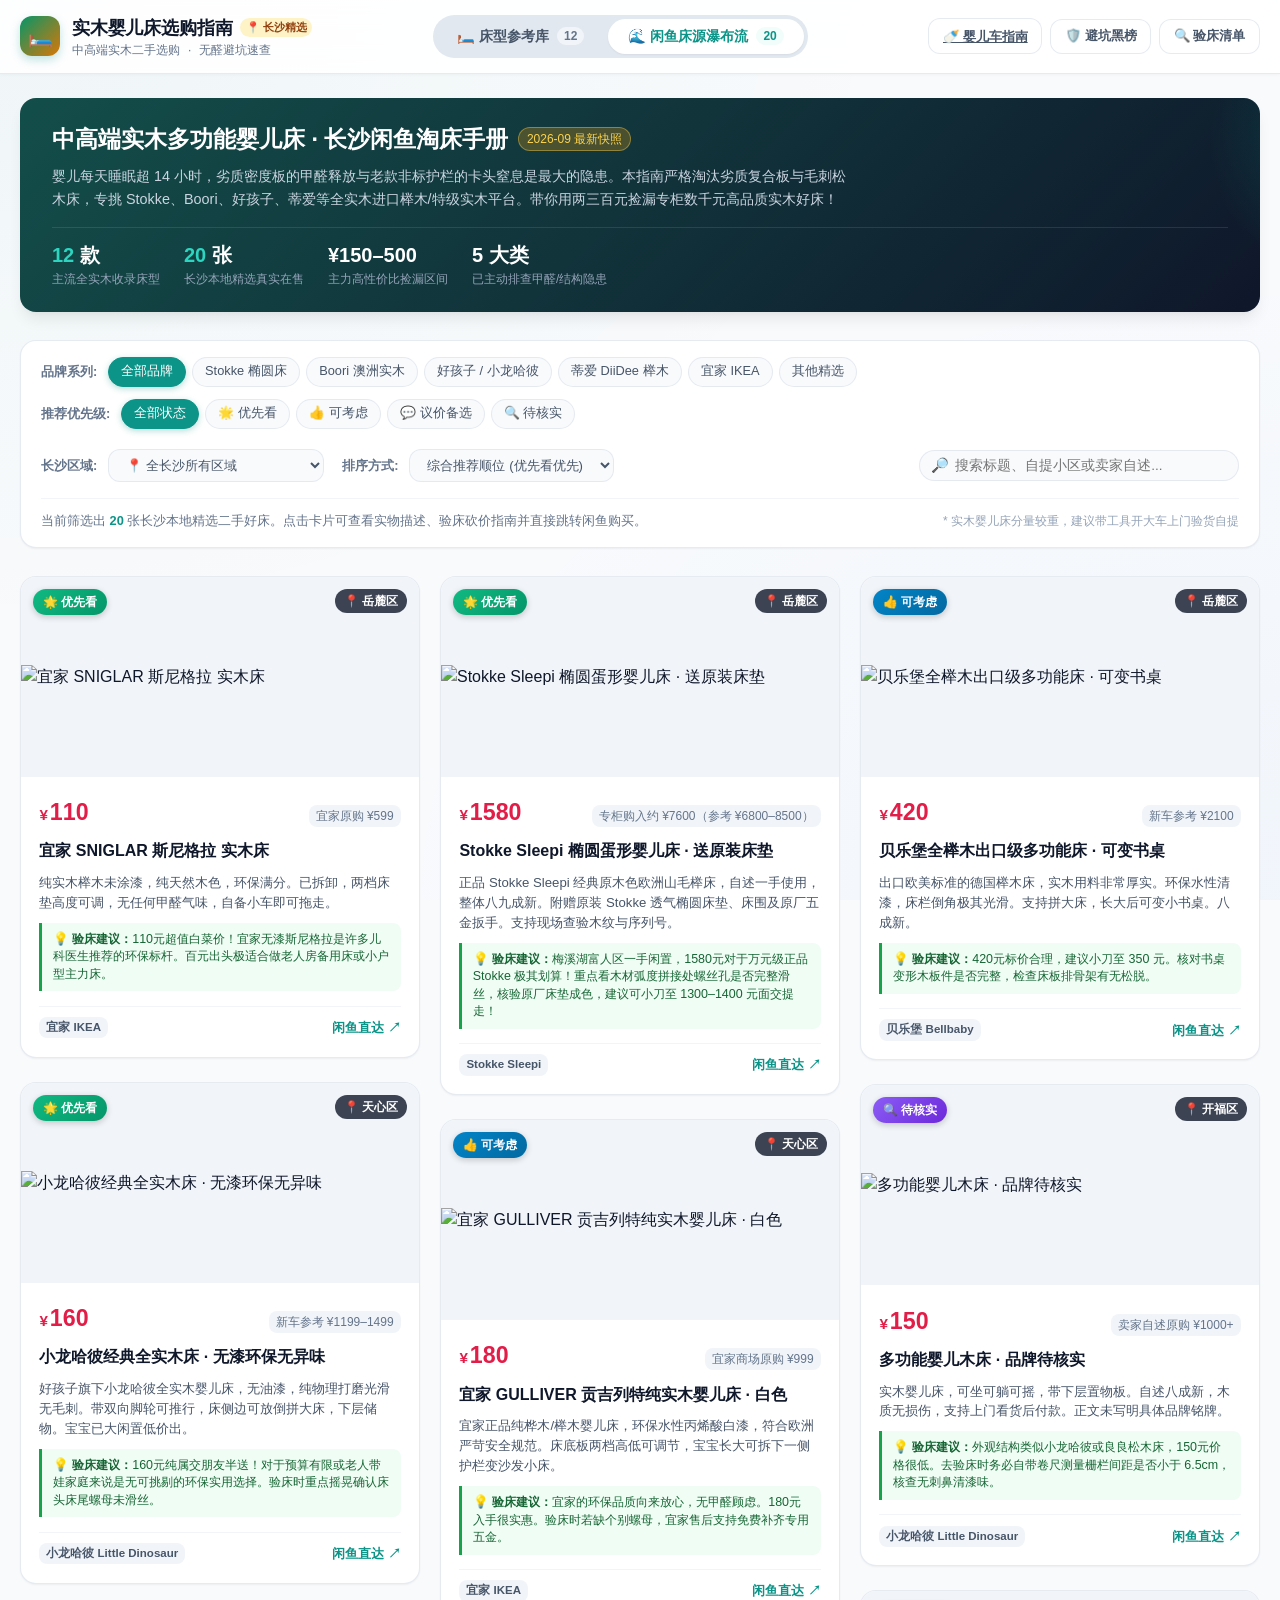
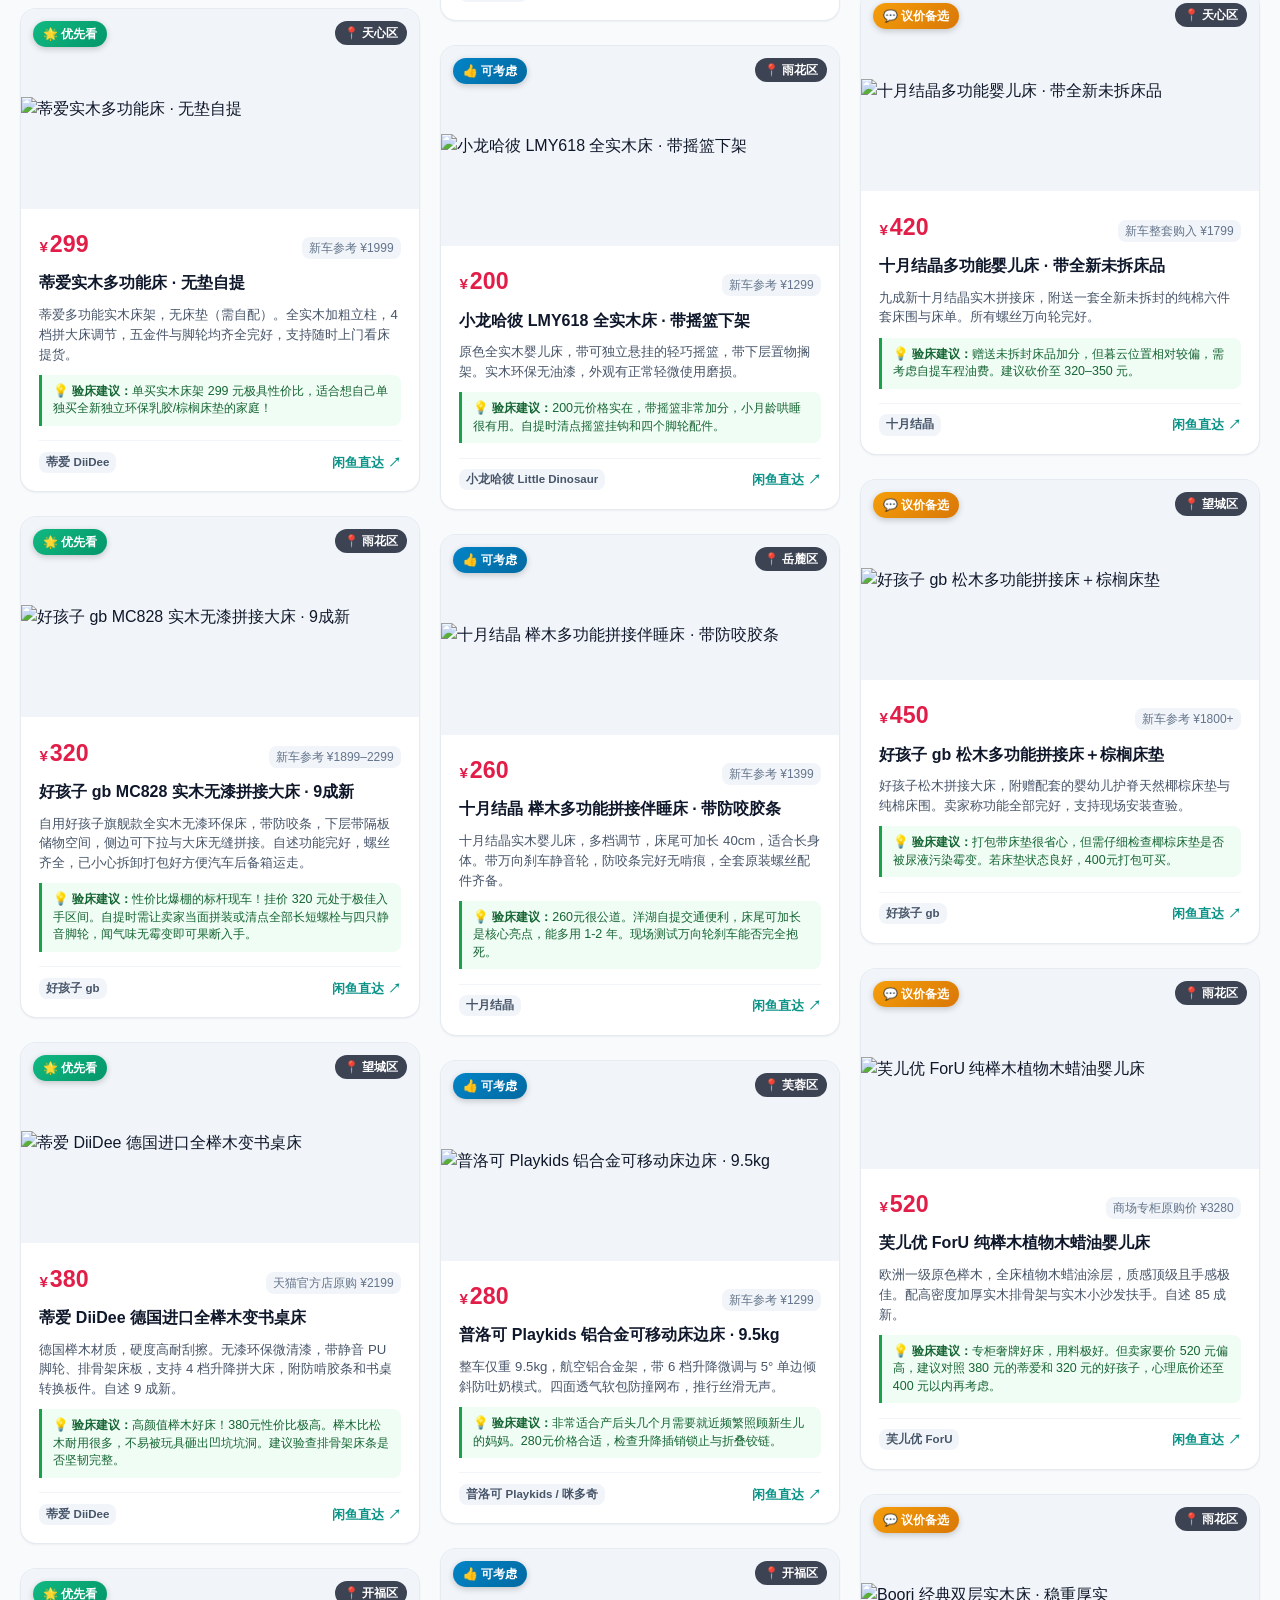
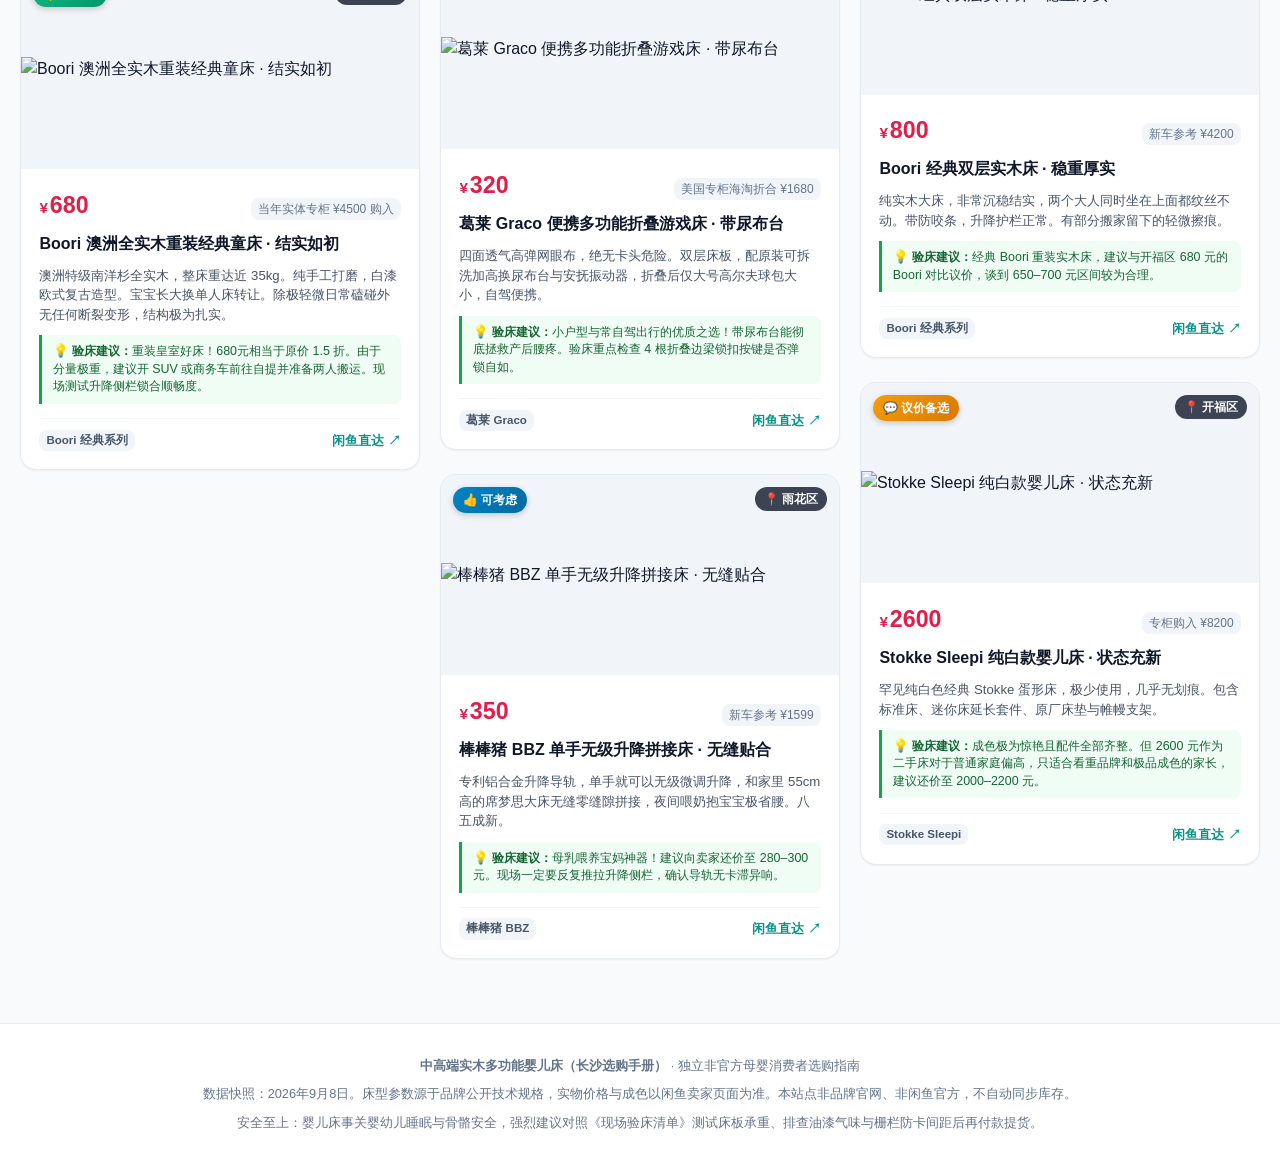
==== crib/index.html @ 9941e487 "feat: refactor into stroller and crib modules with baby crib guide" ====
<!DOCTYPE html>
<html lang="zh-CN">
<head>
  <meta charset="UTF-8" />
  <meta name="viewport" content="width=device-width, initial-scale=1.0" />
  <title>中高端实木多功能婴儿床选购指南 · 长沙闲鱼精选床源</title>
  <meta name="description" content="中高端实木多功能婴儿床二手选购全景指南。收录Stokke Sleepi、Boori、好孩子gb、蒂爱、棒棒猪及宜家等核心全实木床型全参数，汇聚长沙本地20张闲鱼精选实拍在售床源，附甲醛避坑黑榜与现场验床清单。" />
  <meta name="keywords" content="二手婴儿床,长沙闲鱼婴儿床,实木婴儿床,Stokke婴儿床,Boori,好孩子婴儿床,蒂爱婴儿床,拼接大床,婴儿床选购指南" />
  <link rel="stylesheet" href="style.css" />
</head>
<body>

  <!-- 顶部导航栏 -->
  <header class="site-header">
    <div class="header-inner">
      <div class="brand-group">
        <div class="brand-icon" style="background: linear-gradient(135deg, #059669, #d97706);">🛏️</div>
        <div class="brand-text">
          <h1>实木婴儿床选购指南 <span class="badge-location">📍 长沙精选</span></h1>
          <div class="brand-subtitle">
            <span>中高端实木二手选购</span> · <span>无醛避坑速查</span>
          </div>
        </div>
      </div>

      <!-- 双 Tab 切换控制器 -->
      <nav class="tabs-nav" aria-label="页面模块切换">
        <button class="tab-btn" data-tab="models" id="tab-models-nav">
          <span>🛏️ 床型参考库</span>
          <span class="tab-count" id="tab-count-models">12</span>
        </button>
        <button class="tab-btn active" data-tab="waterfall" id="tab-waterfall-nav">
          <span>🌊 闲鱼床源瀑布流</span>
          <span class="tab-count" id="tab-count-items">20</span>
        </button>
      </nav>

      <!-- 辅助功能入口与 cross-navigation -->
      <div class="header-actions">
        <a class="btn-secondary" href="../stroller/" title="前往好孩子推车选购指南">
          <span>🍼 婴儿车指南</span>
        </a>
        <button class="btn-secondary" id="btn-show-excluded" title="查看已主动排查排除的踩坑危险床源">
          <span>🛡️ 避坑黑榜</span>
        </button>
        <button class="btn-secondary" id="btn-show-checklist" title="查看实木婴儿床实地面交验床口诀">
          <span>🔍 验床清单</span>
        </button>
      </div>
    </div>
  </header>

  <!-- 主体内容区 -->
  <main class="main-container">

    <!-- 顶部概览数据横幅 -->
    <section class="hero-banner" style="background: linear-gradient(135deg, #134e4a 0%, #0f172a 100%);">
      <div class="hero-content">
        <h2>
          <span>中高端实木多功能婴儿床 · 长沙闲鱼淘床手册</span>
          <span class="hero-tag" style="background: rgba(245, 158, 11, 0.25); color: #fcd34d; border-color: rgba(252, 211, 77, 0.4);">2026-09 最新快照</span>
        </h2>
        <p class="hero-desc">
          婴儿每天睡眠超 14 小时，劣质密度板的甲醛释放与老款非标护栏的卡头窒息是最大的隐患。本指南严格淘汰劣质复合板与毛刺松木床，专挑 Stokke、Boori、好孩子、蒂爱等全实木进口榉木/特级实木平台。带你用两三百元捡漏专柜数千元高品质实木好床！
        </p>
        <div class="hero-stats">
          <div class="stat-item">
            <div class="stat-val"><span id="stat-models-count">12</span> 款</div>
            <div class="stat-lbl">主流全实木收录床型</div>
          </div>
          <div class="stat-item">
            <div class="stat-val"><span id="stat-items-count">20</span> 张</div>
            <div class="stat-lbl">长沙本地精选真实在售</div>
          </div>
          <div class="stat-item">
            <div class="stat-val">¥150–500</div>
            <div class="stat-lbl">主力高性价比捡漏区间</div>
          </div>
          <div class="stat-item">
            <div class="stat-val">5 大类</div>
            <div class="stat-lbl">已主动排查甲醛/结构隐患</div>
          </div>
        </div>
      </div>
    </section>

    <!-- ====================================================================
         Tab 1: 床型参考库
         ==================================================================== -->
    <section id="tab-pane-models" class="tab-pane">
      <!-- 控制栏 -->
      <div class="controls-bar">
        <div class="filters-row">
          <div class="filter-group" id="models-filter-chips">
            <span class="filter-label">推荐档位:</span>
            <button class="filter-chip active" data-tier="all">全部床型</button>
            <button class="filter-chip" data-tier="tier1">🥇 第一档 · 强烈推荐蹲</button>
            <button class="filter-chip" data-tier="tier2">🥈 第二档 · 合适值得买</button>
            <button class="filter-chip" data-tier="tier3">🥉 第三档 · 极低价才入</button>
            <button class="filter-chip" data-tier="beech">进口坚韧榉木</button>
            <button class="filter-chip" data-tier="join">无缝拼大床</button>
            <button class="filter-chip" data-tier="desk">可变学生书桌</button>
          </div>

          <div class="search-sort-group">
            <div class="search-box">
              <span class="search-icon">🔎</span>
              <input type="text" id="model-search-input" placeholder="搜索床型、木材、品牌（如 Stokke、榉木、好孩子）..." />
            </div>
          </div>
        </div>

        <div class="results-summary">
          <span>共收录 <strong id="models-count-display">12</strong> 款主流全实木中高端婴儿床，点击任意卡片查看详细参数、设计哲学与闲鱼合理估价。</span>
        </div>
      </div>

      <!-- 床型卡片网格 -->
      <div class="models-grid" id="models-grid-container">
        <!-- 由 app.js 动态渲染 -->
      </div>
    </section>

    <!-- ====================================================================
         Tab 2: 闲鱼床源瀑布流
         ==================================================================== -->
    <section id="tab-pane-waterfall" class="tab-pane active">
      <!-- 控制栏 -->
      <div class="controls-bar">
        <div class="filters-row">
          <div class="filter-group" id="waterfall-model-chips">
            <span class="filter-label">品牌系列:</span>
            <button class="filter-chip active" data-model="all">全部品牌</button>
            <button class="filter-chip" data-model="stokke">Stokke 椭圆床</button>
            <button class="filter-chip" data-model="boori">Boori 澳洲实木</button>
            <button class="filter-chip" data-model="gb">好孩子 / 小龙哈彼</button>
            <button class="filter-chip" data-model="diidee">蒂爱 DiiDee 榉木</button>
            <button class="filter-chip" data-model="ikea">宜家 IKEA</button>
            <button class="filter-chip" data-model="others">其他精选</button>
          </div>

          <div class="filter-group" id="waterfall-status-chips">
            <span class="filter-label">推荐优先级:</span>
            <button class="filter-chip active" data-status="all">全部状态</button>
            <button class="filter-chip" data-status="优先看">🌟 优先看</button>
            <button class="filter-chip" data-status="可考虑">👍 可考虑</button>
            <button class="filter-chip" data-status="议价备选">💬 议价备选</button>
            <button class="filter-chip" data-status="待核实">🔍 待核实</button>
          </div>
        </div>

        <div class="filters-row" style="margin-top: 0.25rem;">
          <div class="filter-group">
            <span class="filter-label">长沙区域:</span>
            <select class="sort-select" id="district-select">
              <option value="all">📍 全长沙所有区域</option>
              <option value="雨花区">雨花区 (喜盈门 / 高铁新城)</option>
              <option value="岳麓区">岳麓区 (梅溪湖 / 洋湖 / 麓谷)</option>
              <option value="天心区">天心区 (九峰 / 友谊路 / 暮云)</option>
              <option value="开福区">开福区 (北辰三角洲 / 四方坪)</option>
              <option value="望城区">望城区 (月亮岛 / 金星北)</option>
              <option value="芙蓉区">芙蓉区 (五一广场 / 浏正街)</option>
            </select>

            <span class="filter-label" style="margin-left: 0.75rem;">排序方式:</span>
            <select class="sort-select" id="sort-select">
              <option value="default">综合推荐顺位 (优先看优先)</option>
              <option value="price-asc">挂牌价格：由低到高 (捡漏)</option>
              <option value="price-desc">挂牌价格：由高到低</option>
            </select>
          </div>

          <div class="search-box" style="max-width: 320px;">
            <span class="search-icon">🔎</span>
            <input type="text" id="item-search-input" placeholder="搜索标题、自提小区或卖家自述..." />
          </div>
        </div>

        <div class="results-summary">
          <span>当前筛选出 <strong id="waterfall-count-display">20</strong> 张长沙本地精选二手好床。点击卡片可查看实物描述、验床砍价指南并直接跳转闲鱼购买。</span>
          <span style="font-size: 0.75rem; color: #94a3b8;">* 实木婴儿床分量较重，建议带工具开大车上门验货自提</span>
        </div>
      </div>

      <!-- 瀑布流容器 (小屏自动 2 列，信息密度倍增) -->
      <div class="waterfall-container" id="waterfall-container">
        <!-- 由 app.js 动态渲染 -->
      </div>
    </section>

  </main>

  <!-- 全局模态弹窗容器 -->
  <div class="modal-overlay" id="generic-modal-overlay">
    <div id="modal-container">
      <!-- 动态注入弹窗内容 -->
    </div>
  </div>

  <!-- 页脚说明 -->
  <footer class="site-footer">
    <div class="footer-inner">
      <p>
        <strong>中高端实木多功能婴儿床（长沙选购手册）</strong> · 独立非官方母婴消费者选购指南
      </p>
      <p>
        数据快照：2026年9月8日。床型参数源于品牌公开技术规格，实物价格与成色以闲鱼卖家页面为准。本站点非品牌官网、非闲鱼官方，不自动同步库存。
      </p>
      <p>
        安全至上：婴儿床事关婴幼儿睡眠与骨骼安全，强烈建议对照《现场验床清单》测试床板承重、排查油漆气味与栅栏防卡间距后再付款提货。
      </p>
    </div>
  </footer>

  <!-- 数据与脚本引入 -->
  <script src="data.js"></script>
  <script src="app.js"></script>
</body>
</html>
---- crib/style.css ----
/* ==========================================================================
   好孩子/gb 中高端二手婴儿车（长沙闲鱼选购指南）- 现代化样式表
   Design System: Apple & Linear inspired, Frosted Glass, Responsive Masonry
   ========================================================================== */

:root {
  --primary: #0d9488;
  --primary-hover: #0f766e;
  --primary-light: #f0fdfa;
  --primary-border: #99f6e4;
  
  --accent: #3b82f6;
  --accent-hover: #2563eb;
  
  --bg: #f8fafc;
  --card-bg: #ffffff;
  --card-hover-bg: #ffffff;
  --card-border: rgba(226, 232, 240, 0.85);
  
  --text-main: #0f172a;
  --text-muted: #475569;
  --text-sub: #64748b;
  --text-light: #94a3b8;
  
  --shadow-sm: 0 1px 2px 0 rgba(0, 0, 0, 0.05);
  --shadow-md: 0 4px 6px -1px rgba(0, 0, 0, 0.07), 0 2px 4px -2px rgba(0, 0, 0, 0.05);
  --shadow-lg: 0 10px 15px -3px rgba(0, 0, 0, 0.08), 0 4px 6px -4px rgba(0, 0, 0, 0.04);
  --shadow-xl: 0 20px 25px -5px rgba(0, 0, 0, 0.1), 0 8px 10px -6px rgba(0, 0, 0, 0.04);
  
  --radius-sm: 8px;
  --radius-md: 12px;
  --radius-lg: 16px;
  --radius-full: 9999px;
  
  --font-sans: -apple-system, BlinkMacSystemFont, "Segoe UI", Roboto, "PingFang SC", "Hiragino Sans GB", "Microsoft YaHei", sans-serif;
  --transition: all 0.25s cubic-bezier(0.4, 0, 0.2, 1);
}

/* Reset & Base */
*, *::before, *::after {
  box-sizing: border-box;
  margin: 0;
  padding: 0;
}

html {
  font-size: 16px;
  scroll-behavior: smooth;
  -webkit-text-size-adjust: 100%;
}

body {
  font-family: var(--font-sans);
  background-color: var(--bg);
  color: var(--text-main);
  line-height: 1.5;
  min-height: 100vh;
  display: flex;
  flex-direction: column;
  background-image: 
    radial-gradient(at 0% 0%, rgba(13, 148, 136, 0.04) 0px, transparent 50%),
    radial-gradient(at 100% 100%, rgba(59, 130, 246, 0.04) 0px, transparent 50%);
  background-attachment: fixed;
}

/* Header & Frosted Navigation */
.site-header {
  position: sticky;
  top: 0;
  z-index: 50;
  background: rgba(255, 255, 255, 0.88);
  backdrop-filter: blur(12px);
  -webkit-backdrop-filter: blur(12px);
  border-bottom: 1px solid var(--card-border);
  box-shadow: 0 1px 3px 0 rgba(0, 0, 0, 0.03);
}

.header-inner {
  max-width: 1280px;
  margin: 0 auto;
  padding: 0.85rem 1.25rem;
  display: flex;
  align-items: center;
  justify-content: space-between;
  gap: 1rem;
  flex-wrap: wrap;
}

.brand-group {
  display: flex;
  align-items: center;
  gap: 0.75rem;
}

.brand-icon {
  width: 40px;
  height: 40px;
  border-radius: var(--radius-md);
  background: linear-gradient(135deg, #0d9488, #2563eb);
  color: white;
  display: flex;
  align-items: center;
  justify-content: center;
  font-size: 1.25rem;
  box-shadow: 0 4px 10px rgba(13, 148, 136, 0.25);
}

.brand-text h1 {
  font-size: 1.15rem;
  font-weight: 700;
  letter-spacing: -0.01em;
  color: var(--text-main);
  display: flex;
  align-items: center;
  gap: 0.5rem;
}

.brand-subtitle {
  font-size: 0.75rem;
  color: var(--text-sub);
  display: flex;
  align-items: center;
  gap: 0.5rem;
}

.badge-location {
  display: inline-flex;
  align-items: center;
  gap: 0.2rem;
  background: #fef3c7;
  color: #92400e;
  padding: 1px 6px;
  border-radius: var(--radius-full);
  font-size: 0.7rem;
  font-weight: 600;
}

/* Nav Tabs */
.tabs-nav {
  display: inline-flex;
  background: #e2e8f0;
  padding: 4px;
  border-radius: var(--radius-full);
  gap: 4px;
}

.tab-btn {
  border: none;
  background: transparent;
  padding: 0.5rem 1.25rem;
  font-size: 0.9rem;
  font-weight: 600;
  color: var(--text-muted);
  border-radius: var(--radius-full);
  cursor: pointer;
  transition: var(--transition);
  display: inline-flex;
  align-items: center;
  gap: 0.5rem;
  white-space: nowrap;
}

.tab-btn:hover {
  color: var(--text-main);
}

.tab-btn.active {
  background: #ffffff;
  color: var(--primary);
  box-shadow: var(--shadow-sm);
}

.tab-count {
  background: #f1f5f9;
  color: var(--text-sub);
  font-size: 0.75rem;
  padding: 2px 7px;
  border-radius: var(--radius-full);
  font-weight: 700;
}

.tab-btn.active .tab-count {
  background: var(--primary-light);
  color: var(--primary);
}

/* Header Utilities */
.header-actions {
  display: flex;
  align-items: center;
  gap: 0.5rem;
}

.btn-secondary {
  border: 1px solid var(--card-border);
  background: #ffffff;
  color: var(--text-muted);
  padding: 0.45rem 0.85rem;
  font-size: 0.825rem;
  font-weight: 600;
  border-radius: var(--radius-md);
  cursor: pointer;
  transition: var(--transition);
  display: inline-flex;
  align-items: center;
  gap: 0.4rem;
}

.btn-secondary:hover {
  background: #f8fafc;
  border-color: #cbd5e1;
  color: var(--text-main);
}

/* Main Container */
.main-container {
  max-width: 1280px;
  margin: 0 auto;
  padding: 1.5rem 1.25rem 4rem;
  flex: 1;
  width: 100%;
}

/* Banner Stats */
.hero-banner {
  background: linear-gradient(135deg, #0f172a 0%, #1e293b 100%);
  color: white;
  border-radius: var(--radius-lg);
  padding: 1.5rem 2rem;
  margin-bottom: 1.75rem;
  box-shadow: var(--shadow-lg);
  position: relative;
  overflow: hidden;
}

.hero-banner::after {
  content: "";
  position: absolute;
  top: -50%;
  right: -20%;
  width: 300px;
  height: 300px;
  background: radial-gradient(circle, rgba(13, 148, 136, 0.3) 0%, transparent 70%);
  border-radius: 50%;
  pointer-events: none;
}

.hero-content {
  position: relative;
  z-index: 1;
}

.hero-content h2 {
  font-size: 1.45rem;
  font-weight: 800;
  margin-bottom: 0.5rem;
  display: flex;
  align-items: center;
  gap: 0.6rem;
  flex-wrap: wrap;
}

.hero-tag {
  font-size: 0.75rem;
  background: rgba(13, 148, 136, 0.3);
  color: #5eead4;
  border: 1px solid rgba(94, 234, 212, 0.4);
  padding: 2px 8px;
  border-radius: var(--radius-full);
  font-weight: 500;
}

.hero-desc {
  font-size: 0.9rem;
  color: #cbd5e1;
  max-width: 800px;
  line-height: 1.6;
  margin-bottom: 1rem;
}

.hero-stats {
  display: flex;
  gap: 1.5rem;
  flex-wrap: wrap;
  padding-top: 0.75rem;
  border-top: 1px solid rgba(255, 255, 255, 0.1);
}

.stat-item {
  display: flex;
  flex-direction: column;
}

.stat-val {
  font-size: 1.25rem;
  font-weight: 800;
  color: #ffffff;
}

.stat-val span {
  color: #2dd4bf;
}

.stat-lbl {
  font-size: 0.75rem;
  color: #94a3b8;
}

/* Control & Filter Bars */
.controls-bar {
  background: var(--card-bg);
  border: 1px solid var(--card-border);
  border-radius: var(--radius-lg);
  padding: 1rem 1.25rem;
  margin-bottom: 1.75rem;
  box-shadow: var(--shadow-sm);
  display: flex;
  flex-direction: column;
  gap: 1rem;
}

.filters-row {
  display: flex;
  flex-wrap: wrap;
  align-items: center;
  gap: 0.75rem;
  justify-content: space-between;
}

.filter-group {
  display: flex;
  align-items: center;
  gap: 0.4rem;
  flex-wrap: wrap;
}

.filter-label {
  font-size: 0.8rem;
  font-weight: 600;
  color: var(--text-sub);
  margin-right: 0.25rem;
}

.filter-chip {
  border: 1px solid var(--card-border);
  background: #f8fafc;
  color: var(--text-muted);
  font-size: 0.8rem;
  font-weight: 500;
  padding: 0.35rem 0.75rem;
  border-radius: var(--radius-full);
  cursor: pointer;
  transition: var(--transition);
  user-select: none;
}

.filter-chip:hover {
  background: #f1f5f9;
  color: var(--text-main);
  border-color: #cbd5e1;
}

.filter-chip.active {
  background: var(--primary);
  color: white;
  border-color: var(--primary);
  box-shadow: 0 2px 6px rgba(13, 148, 136, 0.3);
}

.search-sort-group {
  display: flex;
  align-items: center;
  gap: 0.75rem;
  flex-wrap: wrap;
}

.search-box {
  position: relative;
  min-width: 220px;
  flex: 1;
}

.search-box input {
  width: 100%;
  padding: 0.45rem 0.85rem 0.45rem 2.2rem;
  font-size: 0.85rem;
  border: 1px solid var(--card-border);
  border-radius: var(--radius-full);
  outline: none;
  background: #f8fafc;
  color: var(--text-main);
  transition: var(--transition);
}

.search-box input:focus {
  background: #ffffff;
  border-color: var(--primary);
  box-shadow: 0 0 0 3px rgba(13, 148, 136, 0.15);
}

.search-icon {
  position: absolute;
  left: 0.75rem;
  top: 50%;
  transform: translateY(-50%);
  color: var(--text-light);
  font-size: 0.9rem;
  pointer-events: none;
}

.sort-select {
  padding: 0.45rem 0.85rem;
  font-size: 0.825rem;
  border: 1px solid var(--card-border);
  border-radius: var(--radius-md);
  outline: none;
  background: #f8fafc;
  color: var(--text-muted);
  cursor: pointer;
  transition: var(--transition);
}

.sort-select:focus {
  border-color: var(--primary);
}

.results-summary {
  font-size: 0.8rem;
  color: var(--text-sub);
  display: flex;
  align-items: center;
  justify-content: space-between;
  border-top: 1px solid #f1f5f9;
  padding-top: 0.75rem;
}

.results-summary strong {
  color: var(--primary);
}

/* ==========================================================================
   Tab 1: 车型参考库 (Model Grid)
   ========================================================================== */
.tab-pane {
  display: none;
}

.tab-pane.active {
  display: block;
}

.models-grid {
  display: grid;
  grid-template-columns: repeat(auto-fill, minmax(360px, 1fr));
  gap: 1.5rem;
}

.model-card {
  background: var(--card-bg);
  border: 1px solid var(--card-border);
  border-radius: var(--radius-lg);
  overflow: hidden;
  box-shadow: var(--shadow-sm);
  transition: var(--transition);
  display: flex;
  flex-direction: column;
  position: relative;
  cursor: pointer;
}

.model-card:hover {
  transform: translateY(-4px);
  box-shadow: var(--shadow-xl);
  border-color: rgba(13, 148, 136, 0.4);
}

.model-card-header {
  position: relative;
  background: #f8fafc;
  height: 220px;
  overflow: hidden;
  display: flex;
  align-items: center;
  justify-content: center;
}

.model-card-img {
  width: 100%;
  height: 100%;
  object-fit: contain;
  padding: 1rem;
  transition: transform 0.4s ease;
}

.model-card:hover .model-card-img {
  transform: scale(1.05);
}

.model-tier-badge {
  position: absolute;
  top: 0.75rem;
  left: 0.75rem;
  padding: 4px 10px;
  border-radius: var(--radius-full);
  font-size: 0.75rem;
  font-weight: 700;
  color: white;
  box-shadow: 0 2px 5px rgba(0, 0, 0, 0.15);
  display: flex;
  align-items: center;
  gap: 0.3rem;
}

.tier-tier1 { background: linear-gradient(135deg, #10b981, #059669); }
.tier-tier2 { background: linear-gradient(135deg, #3b82f6, #1d4ed8); }
.tier-tier3 { background: linear-gradient(135deg, #f59e0b, #b45309); }

.model-rating-badge {
  position: absolute;
  top: 0.75rem;
  right: 0.75rem;
  background: rgba(15, 23, 42, 0.75);
  backdrop-filter: blur(4px);
  color: #fbbf24;
  padding: 3px 8px;
  border-radius: var(--radius-full);
  font-size: 0.75rem;
  font-weight: 700;
  display: flex;
  align-items: center;
  gap: 0.2rem;
}

.model-card-body {
  padding: 1.25rem;
  display: flex;
  flex-direction: column;
  flex: 1;
  gap: 0.75rem;
}

.model-card-title-group {
  display: flex;
  align-items: baseline;
  justify-content: space-between;
  gap: 0.5rem;
}

.model-name {
  font-size: 1.2rem;
  font-weight: 700;
  color: var(--text-main);
}

.model-code {
  font-size: 0.85rem;
  font-weight: 600;
  color: var(--primary);
  background: var(--primary-light);
  padding: 2px 8px;
  border-radius: var(--radius-sm);
}

.model-headline {
  font-size: 0.875rem;
  font-weight: 600;
  color: #334155;
  font-style: italic;
  border-left: 3px solid var(--primary);
  padding-left: 0.5rem;
  line-height: 1.4;
}

.model-price-box {
  background: #f8fafc;
  border-radius: var(--radius-md);
  padding: 0.75rem;
  display: grid;
  grid-template-columns: 1fr 1fr;
  gap: 0.5rem;
}

.price-col {
  display: flex;
  flex-direction: column;
}

.price-col-lbl {
  font-size: 0.7rem;
  color: var(--text-sub);
}

.price-col-val {
  font-size: 0.95rem;
  font-weight: 700;
  color: var(--text-main);
}

.price-col-val.target-price {
  color: #059669;
}

.model-specs-grid {
  display: grid;
  grid-template-columns: repeat(2, 1fr);
  gap: 0.5rem 0.75rem;
  font-size: 0.78rem;
  color: var(--text-muted);
}

.spec-item {
  display: flex;
  align-items: center;
  gap: 0.35rem;
  white-space: nowrap;
  overflow: hidden;
  text-overflow: ellipsis;
}

.spec-item .icon {
  color: var(--text-light);
  font-size: 0.85rem;
}

.model-card-tags {
  display: flex;
  flex-wrap: wrap;
  gap: 0.35rem;
}

.model-tag-pill {
  font-size: 0.7rem;
  background: #f1f5f9;
  color: #475569;
  padding: 2px 7px;
  border-radius: var(--radius-sm);
}

.model-card-footer {
  margin-top: auto;
  padding-top: 0.85rem;
  border-top: 1px solid #f1f5f9;
  display: flex;
  align-items: center;
  justify-content: space-between;
}

.btn-text-action {
  font-size: 0.85rem;
  font-weight: 600;
  color: var(--primary);
  display: inline-flex;
  align-items: center;
  gap: 0.3rem;
  transition: var(--transition);
}

.model-card:hover .btn-text-action {
  color: var(--primary-hover);
  transform: translateX(3px);
}

.model-source-count {
  font-size: 0.75rem;
  color: var(--text-sub);
}

/* ==========================================================================
   Tab 2: 闲鱼车源瀑布流 (Masonry Grid)
   ========================================================================== */
.waterfall-container {
  /* Multi-column CSS Masonry */
  column-count: 3;
  column-gap: 1.25rem;
  width: 100%;
}

@media (max-width: 1100px) {
  .waterfall-container { 
    column-count: 2; 
    column-gap: 1rem; 
  }
}

@media (max-width: 768px) {
  /* 小屏幕（如 iPhone 11 宽 414px）保持双列流式瀑布，大幅提高信息密度 */
  .waterfall-container { 
    column-count: 2; 
    column-gap: 0.5rem; 
  }
}

.waterfall-card {
  break-inside: avoid;
  background: var(--card-bg);
  border: 1px solid var(--card-border);
  border-radius: var(--radius-lg);
  overflow: hidden;
  box-shadow: var(--shadow-sm);
  margin-bottom: 1.5rem;
  transition: var(--transition);
  display: flex;
  flex-direction: column;
  position: relative;
  cursor: pointer;
}

.waterfall-card:hover {
  transform: translateY(-5px);
  box-shadow: var(--shadow-xl);
  border-color: rgba(13, 148, 136, 0.4);
}

.item-img-wrapper {
  position: relative;
  width: 100%;
  background: #f1f5f9;
  overflow: hidden;
  min-height: 200px;
  max-height: 380px;
  display: flex;
  align-items: center;
  justify-content: center;
}

.item-img {
  width: 100%;
  height: auto;
  display: block;
  object-fit: cover;
  transition: transform 0.4s ease;
}

.waterfall-card:hover .item-img {
  transform: scale(1.04);
}

/* Priority status badges */
.item-status-badge {
  position: absolute;
  top: 0.75rem;
  left: 0.75rem;
  padding: 4px 10px;
  border-radius: var(--radius-full);
  font-size: 0.75rem;
  font-weight: 700;
  color: white;
  box-shadow: 0 2px 6px rgba(0, 0, 0, 0.2);
  display: inline-flex;
  align-items: center;
  gap: 0.3rem;
  z-index: 2;
}

.status-优先看 {
  background: linear-gradient(135deg, #10b981, #059669);
}

.status-可考虑 {
  background: linear-gradient(135deg, #0284c7, #0369a1);
}

.status-议价备选 {
  background: linear-gradient(135deg, #f59e0b, #d97706);
}

.status-待核实 {
  background: linear-gradient(135deg, #8b5cf6, #6d28d9);
}

.status-不优先 {
  background: linear-gradient(135deg, #64748b, #475569);
}

.item-location-badge {
  position: absolute;
  top: 0.75rem;
  right: 0.75rem;
  background: rgba(15, 23, 42, 0.8);
  backdrop-filter: blur(4px);
  color: white;
  padding: 3px 9px;
  border-radius: var(--radius-full);
  font-size: 0.75rem;
  font-weight: 600;
  display: inline-flex;
  align-items: center;
  gap: 0.25rem;
  z-index: 2;
}

.item-body {
  padding: 1.15rem;
  display: flex;
  flex-direction: column;
  gap: 0.65rem;
}

.item-price-row {
  display: flex;
  align-items: baseline;
  justify-content: space-between;
  flex-wrap: wrap;
  gap: 0.5rem;
}

.item-price {
  font-size: 1.45rem;
  font-weight: 800;
  color: #e11d48;
  display: flex;
  align-items: baseline;
}

.item-price .currency {
  font-size: 0.95rem;
  margin-right: 2px;
}

.item-original-note {
  font-size: 0.75rem;
  color: var(--text-sub);
  background: #f1f5f9;
  padding: 2px 7px;
  border-radius: var(--radius-sm);
}

.item-title {
  font-size: 1rem;
  font-weight: 700;
  color: var(--text-main);
  line-height: 1.4;
}

.item-desc-snippet {
  font-size: 0.825rem;
  color: var(--text-muted);
  line-height: 1.5;
  display: -webkit-box;
  -webkit-line-clamp: 3;
  -webkit-box-orient: vertical;
  overflow: hidden;
}

.item-advice-box {
  background: #f0fdf4;
  border-left: 3px solid #16a34a;
  padding: 0.5rem 0.65rem;
  border-radius: 0 var(--radius-sm) var(--radius-sm) 0;
  font-size: 0.78rem;
  color: #166534;
  line-height: 1.4;
}

.item-card-footer {
  margin-top: 0.25rem;
  padding-top: 0.65rem;
  border-top: 1px solid #f1f5f9;
  display: flex;
  align-items: center;
  justify-content: space-between;
}

.item-model-pill {
  font-size: 0.72rem;
  font-weight: 600;
  color: #475569;
  background: #f1f5f9;
  padding: 2px 7px;
  border-radius: var(--radius-sm);
}

.btn-item-link {
  font-size: 0.8rem;
  font-weight: 700;
  color: var(--primary);
  display: inline-flex;
  align-items: center;
  gap: 0.25rem;
}

.waterfall-card:hover .btn-item-link {
  color: var(--primary-hover);
}

/* ==========================================================================
   Modals & Drawers
   ========================================================================== */
.modal-overlay {
  position: fixed;
  inset: 0;
  background: rgba(15, 23, 42, 0.6);
  backdrop-filter: blur(8px);
  -webkit-backdrop-filter: blur(8px);
  z-index: 100;
  display: flex;
  align-items: center;
  justify-content: center;
  padding: 1.25rem;
  opacity: 0;
  pointer-events: none;
  transition: opacity 0.25s ease;
}

.modal-overlay.active {
  opacity: 1;
  pointer-events: auto;
}

.modal-dialog {
  background: #ffffff;
  border-radius: var(--radius-lg);
  max-width: 680px;
  width: 100%;
  max-height: 90vh;
  overflow-y: auto;
  box-shadow: var(--shadow-xl);
  transform: scale(0.95) translateY(10px);
  transition: transform 0.25s ease;
  position: relative;
  display: flex;
  flex-direction: column;
}

.modal-overlay.active .modal-dialog {
  transform: scale(1) translateY(0);
}

.modal-header {
  padding: 1.25rem 1.5rem;
  border-bottom: 1px solid var(--card-border);
  display: flex;
  align-items: flex-start;
  justify-content: space-between;
  position: sticky;
  top: 0;
  background: rgba(255, 255, 255, 0.95);
  backdrop-filter: blur(8px);
  z-index: 10;
}

.modal-close-btn {
  background: #f1f5f9;
  border: none;
  width: 32px;
  height: 32px;
  border-radius: 50%;
  display: flex;
  align-items: center;
  justify-content: center;
  cursor: pointer;
  color: var(--text-muted);
  font-size: 1.1rem;
  transition: var(--transition);
}

.modal-close-btn:hover {
  background: #e2e8f0;
  color: var(--text-main);
}

.modal-body {
  padding: 1.5rem;
  display: flex;
  flex-direction: column;
  gap: 1.25rem;
}

.modal-img-box {
  width: 100%;
  height: 280px;
  background: #f8fafc;
  border-radius: var(--radius-md);
  overflow: hidden;
  display: flex;
  align-items: center;
  justify-content: center;
}

.modal-img {
  width: 100%;
  height: 100%;
  object-fit: contain;
}

.modal-section {
  display: flex;
  flex-direction: column;
  gap: 0.5rem;
}

.modal-section-title {
  font-size: 0.95rem;
  font-weight: 700;
  color: var(--text-main);
  display: flex;
  align-items: center;
  gap: 0.4rem;
}

.modal-callout {
  background: #f8fafc;
  border: 1px solid var(--card-border);
  border-radius: var(--radius-md);
  padding: 1rem;
  font-size: 0.875rem;
  color: var(--text-muted);
  line-height: 1.6;
}

.modal-callout.warning {
  background: #fffbeb;
  border-color: #fde68a;
  color: #92400e;
}

.modal-callout.highlight {
  background: #f0fdf4;
  border-color: #bbf7d0;
  color: #166534;
}

.modal-table {
  width: 100%;
  border-collapse: collapse;
  font-size: 0.825rem;
}

.modal-table tr {
  border-bottom: 1px solid #f1f5f9;
}

.modal-table th {
  text-align: left;
  padding: 0.55rem 0.5rem;
  color: var(--text-sub);
  width: 25%;
  font-weight: 600;
}

.modal-table td {
  padding: 0.55rem 0.5rem;
  color: var(--text-main);
  font-weight: 500;
}

.modal-footer {
  padding: 1rem 1.5rem;
  border-top: 1px solid var(--card-border);
  display: flex;
  align-items: center;
  justify-content: flex-end;
  gap: 0.75rem;
  position: sticky;
  bottom: 0;
  background: #ffffff;
}

.btn-primary {
  background: linear-gradient(135deg, var(--primary), var(--primary-hover));
  color: white;
  border: none;
  padding: 0.65rem 1.5rem;
  font-size: 0.9rem;
  font-weight: 700;
  border-radius: var(--radius-md);
  cursor: pointer;
  transition: var(--transition);
  display: inline-flex;
  align-items: center;
  gap: 0.5rem;
  text-decoration: none;
  box-shadow: 0 4px 10px rgba(13, 148, 136, 0.25);
}

.btn-primary:hover {
  transform: translateY(-2px);
  box-shadow: 0 6px 15px rgba(13, 148, 136, 0.35);
}

/* Toast notification */
.toast-msg {
  position: fixed;
  bottom: 2rem;
  left: 50%;
  transform: translateX(-50%) translateY(100px);
  background: #0f172a;
  color: white;
  padding: 0.75rem 1.5rem;
  border-radius: var(--radius-full);
  font-size: 0.85rem;
  font-weight: 600;
  box-shadow: var(--shadow-lg);
  opacity: 0;
  transition: all 0.3s cubic-bezier(0.4, 0, 0.2, 1);
  z-index: 200;
  display: flex;
  align-items: center;
  gap: 0.5rem;
  pointer-events: none;
}

.toast-msg.show {
  transform: translateX(-50%) translateY(0);
  opacity: 1;
}

/* Footer */
.site-footer {
  background: #ffffff;
  border-top: 1px solid var(--card-border);
  padding: 2rem 1.25rem;
  font-size: 0.8rem;
  color: var(--text-sub);
  text-align: center;
  line-height: 1.6;
}

.footer-inner {
  max-width: 900px;
  margin: 0 auto;
}

.footer-inner p {
  margin-bottom: 0.5rem;
}

/* ==========================================================================
   小屏幕深度优化 (适配 iPhone 11、标准手机屏 375px~414px)
   目标：大幅提升首屏与滑动时的信息密度，打造类小红书/闲鱼的双列原生质感
   ========================================================================== */
@media (max-width: 768px) {
  /* 页面容器内边距紧凑化 */
  .main-container {
    padding: 0.5rem 0.5rem 2.5rem;
  }

  /* 顶部吸顶导航精简 */
  .header-inner {
    padding: 0.45rem 0.65rem;
    gap: 0.4rem;
  }

  .brand-group {
    gap: 0.5rem;
  }

  .brand-icon {
    width: 28px;
    height: 28px;
    font-size: 0.9rem;
    border-radius: var(--radius-sm);
  }

  .brand-text h1 {
    font-size: 0.9rem;
  }

  .badge-location {
    font-size: 0.65rem;
    padding: 1px 4px;
  }

  .brand-subtitle {
    display: none; /* 小屏节省垂直空间 */
  }

  .header-actions {
    display: flex;
    gap: 0.3rem;
  }

  .btn-secondary {
    padding: 0.3rem 0.55rem;
    font-size: 0.72rem;
    border-radius: var(--radius-sm);
  }

  /* Tab 切换栏全宽流线型 */
  .tabs-nav {
    width: 100%;
    display: flex;
    padding: 2px;
    gap: 2px;
  }

  .tab-btn {
    flex: 1;
    justify-content: center;
    padding: 0.35rem 0.5rem;
    font-size: 0.8rem;
    border-radius: var(--radius-full);
  }

  .tab-count {
    font-size: 0.7rem;
    padding: 1px 5px;
  }

  /* 概览横幅紧凑化 */
  .hero-banner {
    padding: 0.75rem 0.85rem;
    margin-bottom: 0.65rem;
    border-radius: var(--radius-md);
  }

  .hero-banner::after {
    display: none; /* 移除大面积装饰，减轻小屏渲染压力 */
  }

  .hero-content h2 {
    font-size: 0.98rem;
    margin-bottom: 0.25rem;
    gap: 0.35rem;
  }

  .hero-tag {
    font-size: 0.65rem;
    padding: 1px 5px;
  }

  .hero-desc {
    font-size: 0.75rem;
    line-height: 1.4;
    margin-bottom: 0.5rem;
    display: -webkit-box;
    -webkit-line-clamp: 2;
    -webkit-box-orient: vertical;
    overflow: hidden;
  }

  .hero-stats {
    display: grid;
    grid-template-columns: repeat(4, 1fr);
    gap: 0.25rem;
    padding-top: 0.5rem;
  }

  .stat-val {
    font-size: 0.88rem;
  }

  .stat-lbl {
    font-size: 0.62rem;
    line-height: 1.2;
  }

  /* 控制栏与筛选芯片：横向手势滑动，绝不占垂直屏高 */
  .controls-bar {
    padding: 0.55rem 0.65rem;
    gap: 0.45rem;
    margin-bottom: 0.65rem;
    border-radius: var(--radius-md);
  }

  .filters-row {
    gap: 0.35rem;
  }

  .filter-group {
    width: 100%;
    display: flex;
    flex-wrap: nowrap;
    overflow-x: auto;
    -webkit-overflow-scrolling: touch;
    scrollbar-width: none;
    gap: 0.35rem;
    padding-bottom: 2px;
  }

  .filter-group::-webkit-scrollbar {
    display: none;
  }

  .filter-label {
    display: none; /* 移动端隐藏文本前缀，靠 chip 自释义 */
  }

  .filter-chip {
    flex-shrink: 0;
    font-size: 0.72rem;
    padding: 0.25rem 0.55rem;
  }

  .search-sort-group {
    width: 100%;
    display: flex;
    gap: 0.4rem;
  }

  .search-box {
    flex: 1;
    min-width: 0;
  }

  .search-box input {
    padding: 0.35rem 0.6rem 0.35rem 1.7rem;
    font-size: 0.75rem;
  }

  .search-icon {
    left: 0.55rem;
    font-size: 0.75rem;
  }

  .sort-select {
    font-size: 0.72rem;
    padding: 0.35rem 0.5rem;
    max-width: 140px;
  }

  .results-summary {
    font-size: 0.7rem;
    padding-top: 0.35rem;
  }

  /* 闲鱼车源瀑布流（小屏双列高密度） */
  .waterfall-card {
    margin-bottom: 0.5rem;
    border-radius: var(--radius-md);
    box-shadow: 0 1px 3px rgba(0, 0, 0, 0.04);
  }

  .item-img-wrapper {
    min-height: 120px;
    max-height: 180px;
  }

  .item-status-badge {
    top: 0.35rem;
    left: 0.35rem;
    padding: 2px 6px;
    font-size: 0.62rem;
  }

  .item-location-badge {
    top: 0.35rem;
    right: 0.35rem;
    padding: 2px 6px;
    font-size: 0.62rem;
  }

  .item-body {
    padding: 0.55rem;
    gap: 0.35rem;
  }

  .item-price-row {
    gap: 0.25rem;
  }

  .item-price {
    font-size: 1.15rem;
  }

  .item-price .currency {
    font-size: 0.75rem;
  }

  .item-original-note {
    font-size: 0.62rem;
    padding: 1px 4px;
  }

  .item-title {
    font-size: 0.78rem;
    line-height: 1.35;
    display: -webkit-box;
    -webkit-line-clamp: 2;
    -webkit-box-orient: vertical;
    overflow: hidden;
  }

  /* 2列卡片隐藏冗长自述，突出图片、价格和验车亮点；点开可看完整正文 */
  .item-desc-snippet {
    display: none;
  }

  .item-advice-box {
    padding: 0.3rem 0.4rem;
    font-size: 0.68rem;
    line-height: 1.35;
    border-left-width: 2px;
    display: -webkit-box;
    -webkit-line-clamp: 2;
    -webkit-box-orient: vertical;
    overflow: hidden;
  }

  .item-card-footer {
    padding-top: 0.35rem;
    margin-top: 0.1rem;
  }

  .item-model-pill {
    font-size: 0.62rem;
    padding: 1px 4px;
  }

  .btn-item-link {
    font-size: 0.68rem;
  }

  /* 车型参考库小屏布局 */
  .models-grid {
    grid-template-columns: 1fr;
    gap: 0.75rem;
  }

  .model-card-header {
    height: 150px;
  }

  .model-card-body {
    padding: 0.85rem;
    gap: 0.5rem;
  }

  .model-name {
    font-size: 1.05rem;
  }

  .model-code {
    font-size: 0.78rem;
    padding: 1px 6px;
  }

  .model-headline {
    font-size: 0.78rem;
    padding-left: 0.4rem;
  }

  .model-price-box {
    padding: 0.45rem;
  }

  .price-col-val {
    font-size: 0.85rem;
  }

  .model-specs-grid {
    font-size: 0.72rem;
    gap: 0.25rem 0.5rem;
  }

  /* 模态弹窗小屏全适配 */
  .modal-overlay {
    padding: 0.5rem;
    align-items: flex-end; /* 类似底部抽屉效果，拇指单手好操作 */
  }

  .modal-dialog {
    max-height: 85vh;
    border-radius: 16px 16px 12px 12px;
  }

  .modal-header {
    padding: 0.85rem 1rem;
  }

  .modal-body {
    padding: 1rem;
    gap: 0.85rem;
  }

  .modal-img-box {
    height: 200px;
  }

  .modal-footer {
    padding: 0.75rem 1rem;
    flex-direction: column-reverse;
    gap: 0.5rem;
  }

  .modal-footer button,
  .modal-footer a {
    width: 100%;
    justify-content: center;
    padding: 0.65rem 1rem;
    font-size: 0.88rem;
  }
}

/* 针对更小屏幕（<= 380px 如 iPhone SE）微调 */
@media (max-width: 380px) {
  .waterfall-container {
    column-gap: 0.35rem;
  }
  .waterfall-card {
    margin-bottom: 0.35rem;
  }
  .item-body {
    padding: 0.45rem;
  }
  .item-price {
    font-size: 1.05rem;
  }
}
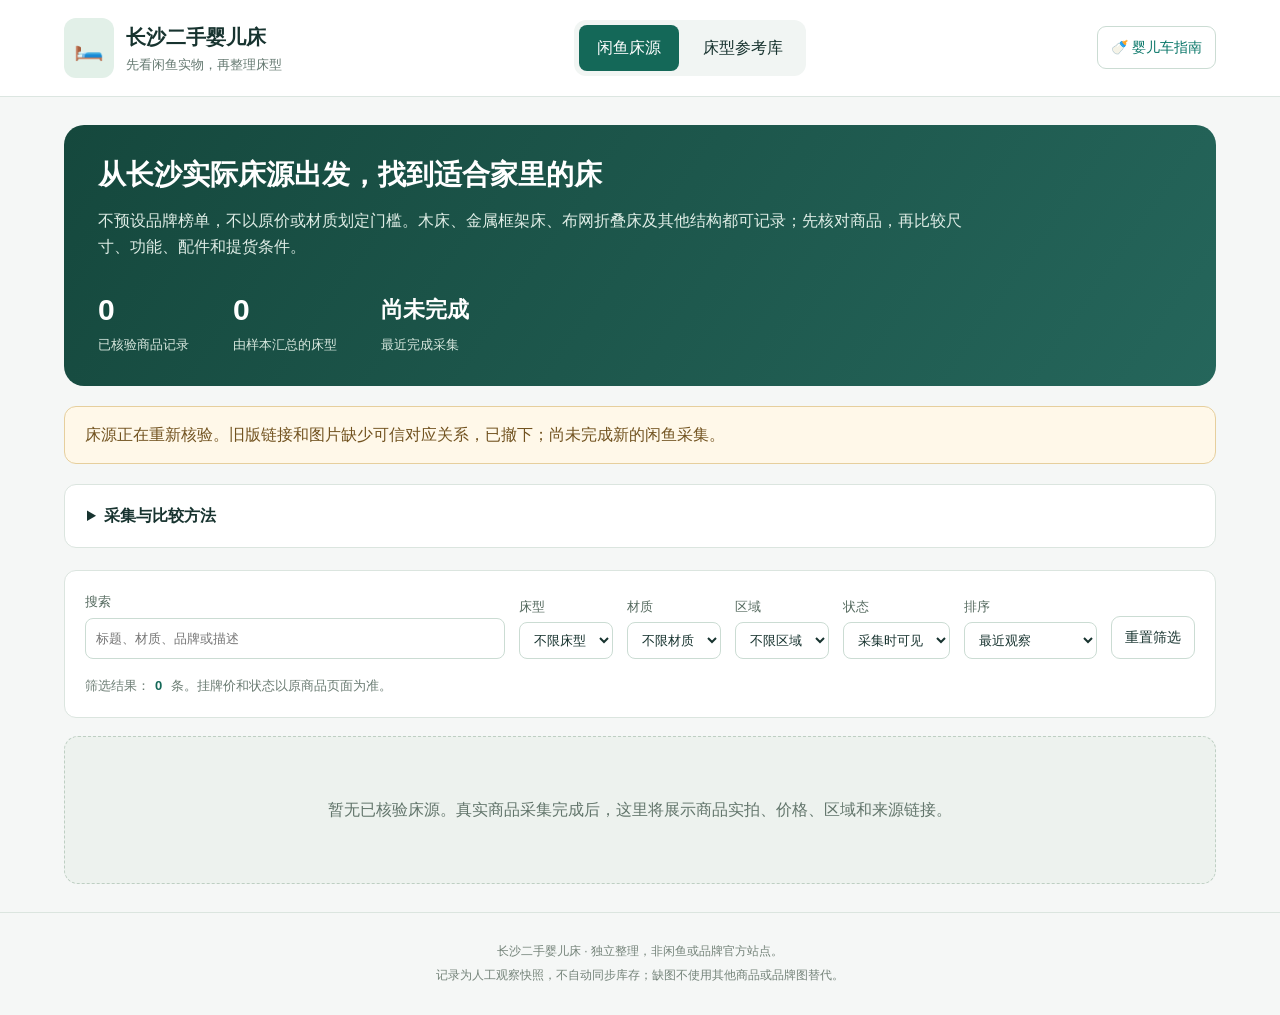
==== commit 41cae502: "fix: derive crib references from verified marketplace sources" ====
--- a/crib/index.html
+++ b/crib/index.html
@@ -1,219 +1,77 @@
 <!DOCTYPE html>
 <html lang="zh-CN">
 <head>
-  <meta charset="UTF-8" />
-  <meta name="viewport" content="width=device-width, initial-scale=1.0" />
-  <title>中高端实木多功能婴儿床选购指南 · 长沙闲鱼精选床源</title>
-  <meta name="description" content="中高端实木多功能婴儿床二手选购全景指南。收录Stokke Sleepi、Boori、好孩子gb、蒂爱、棒棒猪及宜家等核心全实木床型全参数，汇聚长沙本地20张闲鱼精选实拍在售床源，附甲醛避坑黑榜与现场验床清单。" />
-  <meta name="keywords" content="二手婴儿床,长沙闲鱼婴儿床,实木婴儿床,Stokke婴儿床,Boori,好孩子婴儿床,蒂爱婴儿床,拼接大床,婴儿床选购指南" />
-  <link rel="stylesheet" href="style.css" />
+  <meta charset="UTF-8">
+  <meta name="viewport" content="width=device-width, initial-scale=1">
+  <title>长沙二手婴儿床 · 闲鱼床源与床型参考</title>
+  <meta name="description" content="先采集长沙闲鱼婴儿床，再按结构与材质汇总床型参考。不限品牌、价位或材质，每条记录保留来源和观察时间。">
+  <link rel="stylesheet" href="style.css">
+  <script defer src="data.js"></script>
+  <script defer src="app.js"></script>
 </head>
 <body>
-
-  <!-- 顶部导航栏 -->
-  <header class="site-header">
-    <div class="header-inner">
-      <div class="brand-group">
-        <div class="brand-icon" style="background: linear-gradient(135deg, #059669, #d97706);">🛏️</div>
-        <div class="brand-text">
-          <h1>实木婴儿床选购指南 <span class="badge-location">📍 长沙精选</span></h1>
-          <div class="brand-subtitle">
-            <span>中高端实木二手选购</span> · <span>无醛避坑速查</span>
-          </div>
+  <header class="site-header"><div class="header-inner">
+    <div class="brand-group"><div class="brand-icon">🛏️</div><div class="brand-text">
+      <h1>长沙二手婴儿床</h1><p class="brand-subtitle">先看闲鱼实物，再整理床型</p>
+    </div></div>
+    <nav class="tabs-nav" aria-label="内容切换">
+      <button class="tab-btn active" data-tab="waterfall" aria-pressed="true">闲鱼床源</button>
+      <button class="tab-btn" data-tab="models" aria-pressed="false">床型参考库</button>
+    </nav>
+    <a class="btn-secondary" href="../stroller/">🍼 婴儿车指南</a>
+  </div></header>
+  <main class="main-container">
+    <section class="hero-banner"><div class="hero-content">
+      <h2>从长沙实际床源出发，找到适合家里的床</h2>
+      <p class="hero-desc">不预设品牌榜单，不以原价或材质划定门槛。木床、金属框架床、布网折叠床及其他结构都可记录；先核对商品，再比较尺寸、功能、配件和提货条件。</p>
+      <div class="hero-stats">
+        <div class="stat-item"><div class="stat-val" id="items-total">0</div><div class="stat-lbl">已核验商品记录</div></div>
+        <div class="stat-item"><div class="stat-val" id="types-total">0</div><div class="stat-lbl">由样本汇总的床型</div></div>
+        <div class="stat-item"><div class="stat-val small-stat" id="last-checked">尚未完成</div><div class="stat-lbl">最近完成采集</div></div>
+      </div>
+    </div></section>
+    <aside class="collection-notice" id="collection-status" role="status">床源正在重新核验，尚未完成新的闲鱼采集。</aside>
+    <details class="method"><summary>采集与比较方法</summary>
+      <ol>
+        <li>在闲鱼搜索“长沙 婴儿床”，再补搜拼接床、折叠床、游戏床等词；不预先限定品牌或材质。</li>
+        <li>进入商品详情，核对标题、链接、图片和区域是否属于同一商品；记录观察时间、挂牌价及待确认信息。</li>
+        <li>按商品 ID 去重，区分整床与配件、出租、求购等信息。材质和尺寸不明确时保留“待核实”。</li>
+        <li>从已核验商品按床型与材质汇总参考库，保留每个样本链接。卖家描述不等于已验证的参数或安全结论。</li>
+      </ol>
+      <p>面交前核对说明书、适用条件、配件清单与实际尺寸；现场检查结构、锁扣和破损情况。能否拼接、转换或用于睡眠，需要对应产品资料确认。</p>
+      <a href="https://www.goofish.com/" target="_blank" rel="noopener noreferrer">打开闲鱼搜索 ↗</a>
+    </details>
+    <section id="waterfall-panel" aria-label="闲鱼床源">
+      <div class="controls-bar">
+        <div class="crib-filters">
+          <label>搜索<input id="item-search" type="search" placeholder="标题、材质、品牌或描述"></label>
+          <label>床型<select id="type-filter"><option value="">不限床型</option></select></label>
+          <label>材质<select id="material-filter"><option value="">不限材质</option></select></label>
+          <label>区域<select id="district-filter"><option value="">不限区域</option></select></label>
+          <label>状态<select id="status-filter"><option value="observed">采集时可见</option><option value="">全部记录</option><option value="unavailable">已失效</option></select></label>
+          <label>排序<select id="sort-filter"><option value="recent">最近观察</option><option value="price-asc">挂牌价从低到高</option><option value="price-desc">挂牌价从高到低</option></select></label>
+          <button id="reset-filters" class="btn-secondary">重置筛选</button>
         </div>
+        <p class="results-summary" aria-live="polite">筛选结果：<strong id="result-count">0</strong> 条。挂牌价和状态以原商品页面为准。</p>
       </div>
-
-      <!-- 双 Tab 切换控制器 -->
-      <nav class="tabs-nav" aria-label="页面模块切换">
-        <button class="tab-btn" data-tab="models" id="tab-models-nav">
-          <span>🛏️ 床型参考库</span>
-          <span class="tab-count" id="tab-count-models">12</span>
-        </button>
-        <button class="tab-btn active" data-tab="waterfall" id="tab-waterfall-nav">
-          <span>🌊 闲鱼床源瀑布流</span>
-          <span class="tab-count" id="tab-count-items">20</span>
-        </button>
-      </nav>
-
-      <!-- 辅助功能入口与 cross-navigation -->
-      <div class="header-actions">
-        <a class="btn-secondary" href="../stroller/" title="前往好孩子推车选购指南">
-          <span>🍼 婴儿车指南</span>
-        </a>
-        <button class="btn-secondary" id="btn-show-excluded" title="查看已主动排查排除的踩坑危险床源">
-          <span>🛡️ 避坑黑榜</span>
-        </button>
-        <button class="btn-secondary" id="btn-show-checklist" title="查看实木婴儿床实地面交验床口诀">
-          <span>🔍 验床清单</span>
-        </button>
+      <div id="listings" class="crib-grid"></div>
+    </section>
+    <section id="models-panel" aria-label="床型参考库" hidden>
+      <div class="controls-bar">
+        <label class="reference-search">搜索床型或材质<input id="reference-search" type="search" placeholder="按实际采集的结构、材质检索"></label>
+        <p class="results-summary" aria-live="polite">共 <strong id="reference-count">0</strong> 类。参考库仅由已核验且未标记失效的商品汇总，挂牌范围不代表合理成交价。</p>
       </div>
-    </div>
-  </header>
-
-  <!-- 主体内容区 -->
-  <main class="main-container">
-
-    <!-- 顶部概览数据横幅 -->
-    <section class="hero-banner" style="background: linear-gradient(135deg, #134e4a 0%, #0f172a 100%);">
-      <div class="hero-content">
-        <h2>
-          <span>中高端实木多功能婴儿床 · 长沙闲鱼淘床手册</span>
-          <span class="hero-tag" style="background: rgba(245, 158, 11, 0.25); color: #fcd34d; border-color: rgba(252, 211, 77, 0.4);">2026-09 最新快照</span>
-        </h2>
-        <p class="hero-desc">
-          婴儿每天睡眠超 14 小时，劣质密度板的甲醛释放与老款非标护栏的卡头窒息是最大的隐患。本指南严格淘汰劣质复合板与毛刺松木床，专挑 Stokke、Boori、好孩子、蒂爱等全实木进口榉木/特级实木平台。带你用两三百元捡漏专柜数千元高品质实木好床！
-        </p>
-        <div class="hero-stats">
-          <div class="stat-item">
-            <div class="stat-val"><span id="stat-models-count">12</span> 款</div>
-            <div class="stat-lbl">主流全实木收录床型</div>
-          </div>
-          <div class="stat-item">
-            <div class="stat-val"><span id="stat-items-count">20</span> 张</div>
-            <div class="stat-lbl">长沙本地精选真实在售</div>
-          </div>
-          <div class="stat-item">
-            <div class="stat-val">¥150–500</div>
-            <div class="stat-lbl">主力高性价比捡漏区间</div>
-          </div>
-          <div class="stat-item">
-            <div class="stat-val">5 大类</div>
-            <div class="stat-lbl">已主动排查甲醛/结构隐患</div>
-          </div>
-        </div>
-      </div>
+      <div id="references" class="crib-grid"></div>
     </section>
-
-    <!-- ====================================================================
-         Tab 1: 床型参考库
-         ==================================================================== -->
-    <section id="tab-pane-models" class="tab-pane">
-      <!-- 控制栏 -->
-      <div class="controls-bar">
-        <div class="filters-row">
-          <div class="filter-group" id="models-filter-chips">
-            <span class="filter-label">推荐档位:</span>
-            <button class="filter-chip active" data-tier="all">全部床型</button>
-            <button class="filter-chip" data-tier="tier1">🥇 第一档 · 强烈推荐蹲</button>
-            <button class="filter-chip" data-tier="tier2">🥈 第二档 · 合适值得买</button>
-            <button class="filter-chip" data-tier="tier3">🥉 第三档 · 极低价才入</button>
-            <button class="filter-chip" data-tier="beech">进口坚韧榉木</button>
-            <button class="filter-chip" data-tier="join">无缝拼大床</button>
-            <button class="filter-chip" data-tier="desk">可变学生书桌</button>
-          </div>
-
-          <div class="search-sort-group">
-            <div class="search-box">
-              <span class="search-icon">🔎</span>
-              <input type="text" id="model-search-input" placeholder="搜索床型、木材、品牌（如 Stokke、榉木、好孩子）..." />
-            </div>
-          </div>
-        </div>
-
-        <div class="results-summary">
-          <span>共收录 <strong id="models-count-display">12</strong> 款主流全实木中高端婴儿床，点击任意卡片查看详细参数、设计哲学与闲鱼合理估价。</span>
-        </div>
-      </div>
-
-      <!-- 床型卡片网格 -->
-      <div class="models-grid" id="models-grid-container">
-        <!-- 由 app.js 动态渲染 -->
-      </div>
-    </section>
-
-    <!-- ====================================================================
-         Tab 2: 闲鱼床源瀑布流
-         ==================================================================== -->
-    <section id="tab-pane-waterfall" class="tab-pane active">
-      <!-- 控制栏 -->
-      <div class="controls-bar">
-        <div class="filters-row">
-          <div class="filter-group" id="waterfall-model-chips">
-            <span class="filter-label">品牌系列:</span>
-            <button class="filter-chip active" data-model="all">全部品牌</button>
-            <button class="filter-chip" data-model="stokke">Stokke 椭圆床</button>
-            <button class="filter-chip" data-model="boori">Boori 澳洲实木</button>
-            <button class="filter-chip" data-model="gb">好孩子 / 小龙哈彼</button>
-            <button class="filter-chip" data-model="diidee">蒂爱 DiiDee 榉木</button>
-            <button class="filter-chip" data-model="ikea">宜家 IKEA</button>
-            <button class="filter-chip" data-model="others">其他精选</button>
-          </div>
-
-          <div class="filter-group" id="waterfall-status-chips">
-            <span class="filter-label">推荐优先级:</span>
-            <button class="filter-chip active" data-status="all">全部状态</button>
-            <button class="filter-chip" data-status="优先看">🌟 优先看</button>
-            <button class="filter-chip" data-status="可考虑">👍 可考虑</button>
-            <button class="filter-chip" data-status="议价备选">💬 议价备选</button>
-            <button class="filter-chip" data-status="待核实">🔍 待核实</button>
-          </div>
-        </div>
-
-        <div class="filters-row" style="margin-top: 0.25rem;">
-          <div class="filter-group">
-            <span class="filter-label">长沙区域:</span>
-            <select class="sort-select" id="district-select">
-              <option value="all">📍 全长沙所有区域</option>
-              <option value="雨花区">雨花区 (喜盈门 / 高铁新城)</option>
-              <option value="岳麓区">岳麓区 (梅溪湖 / 洋湖 / 麓谷)</option>
-              <option value="天心区">天心区 (九峰 / 友谊路 / 暮云)</option>
-              <option value="开福区">开福区 (北辰三角洲 / 四方坪)</option>
-              <option value="望城区">望城区 (月亮岛 / 金星北)</option>
-              <option value="芙蓉区">芙蓉区 (五一广场 / 浏正街)</option>
-            </select>
-
-            <span class="filter-label" style="margin-left: 0.75rem;">排序方式:</span>
-            <select class="sort-select" id="sort-select">
-              <option value="default">综合推荐顺位 (优先看优先)</option>
-              <option value="price-asc">挂牌价格：由低到高 (捡漏)</option>
-              <option value="price-desc">挂牌价格：由高到低</option>
-            </select>
-          </div>
-
-          <div class="search-box" style="max-width: 320px;">
-            <span class="search-icon">🔎</span>
-            <input type="text" id="item-search-input" placeholder="搜索标题、自提小区或卖家自述..." />
-          </div>
-        </div>
-
-        <div class="results-summary">
-          <span>当前筛选出 <strong id="waterfall-count-display">20</strong> 张长沙本地精选二手好床。点击卡片可查看实物描述、验床砍价指南并直接跳转闲鱼购买。</span>
-          <span style="font-size: 0.75rem; color: #94a3b8;">* 实木婴儿床分量较重，建议带工具开大车上门验货自提</span>
-        </div>
-      </div>
-
-      <!-- 瀑布流容器 (小屏自动 2 列，信息密度倍增) -->
-      <div class="waterfall-container" id="waterfall-container">
-        <!-- 由 app.js 动态渲染 -->
-      </div>
-    </section>
-
+    <noscript><p class="empty-state">商品筛选需要启用 JavaScript。目前尚未完成新的床源采集。</p></noscript>
   </main>
-
-  <!-- 全局模态弹窗容器 -->
-  <div class="modal-overlay" id="generic-modal-overlay">
-    <div id="modal-container">
-      <!-- 动态注入弹窗内容 -->
-    </div>
-  </div>
-
-  <!-- 页脚说明 -->
-  <footer class="site-footer">
-    <div class="footer-inner">
-      <p>
-        <strong>中高端实木多功能婴儿床（长沙选购手册）</strong> · 独立非官方母婴消费者选购指南
-      </p>
-      <p>
-        数据快照：2026年9月8日。床型参数源于品牌公开技术规格，实物价格与成色以闲鱼卖家页面为准。本站点非品牌官网、非闲鱼官方，不自动同步库存。
-      </p>
-      <p>
-        安全至上：婴儿床事关婴幼儿睡眠与骨骼安全，强烈建议对照《现场验床清单》测试床板承重、排查油漆气味与栅栏防卡间距后再付款提货。
-      </p>
-    </div>
-  </footer>
-
-  <!-- 数据与脚本引入 -->
-  <script src="data.js"></script>
-  <script src="app.js"></script>
+  <dialog id="detail-dialog" aria-labelledby="detail-title">
+    <div class="detail-header"><h2 id="detail-title"></h2><button id="close-detail" class="btn-secondary" aria-label="关闭商品详情">关闭</button></div>
+    <div id="detail-body"></div>
+  </dialog>
+  <footer class="site-footer"><div class="footer-inner">
+    <p>长沙二手婴儿床 · 独立整理，非闲鱼或品牌官方站点。</p>
+    <p>记录为人工观察快照，不自动同步库存；缺图不使用其他商品或品牌图替代。</p>
+  </div></footer>
 </body>
 </html>
--- a/crib/style.css
+++ b/crib/style.css
@@ -1,1499 +1,438 @@
-/* ==========================================================================
-   好孩子/gb 中高端二手婴儿车（长沙闲鱼选购指南）- 现代化样式表
-   Design System: Apple & Linear inspired, Frosted Glass, Responsive Masonry
-   ========================================================================== */
-
 :root {
-  --primary: #0d9488;
-  --primary-hover: #0f766e;
-  --primary-light: #f0fdfa;
-  --primary-border: #99f6e4;
-  
-  --accent: #3b82f6;
-  --accent-hover: #2563eb;
-  
-  --bg: #f8fafc;
-  --card-bg: #ffffff;
-  --card-hover-bg: #ffffff;
-  --card-border: rgba(226, 232, 240, 0.85);
-  
-  --text-main: #0f172a;
-  --text-muted: #475569;
-  --text-sub: #64748b;
-  --text-light: #94a3b8;
-  
-  --shadow-sm: 0 1px 2px 0 rgba(0, 0, 0, 0.05);
-  --shadow-md: 0 4px 6px -1px rgba(0, 0, 0, 0.07), 0 2px 4px -2px rgba(0, 0, 0, 0.05);
-  --shadow-lg: 0 10px 15px -3px rgba(0, 0, 0, 0.08), 0 4px 6px -4px rgba(0, 0, 0, 0.04);
-  --shadow-xl: 0 20px 25px -5px rgba(0, 0, 0, 0.1), 0 8px 10px -6px rgba(0, 0, 0, 0.04);
-  
-  --radius-sm: 8px;
-  --radius-md: 12px;
-  --radius-lg: 16px;
-  --radius-full: 9999px;
-  
-  --font-sans: -apple-system, BlinkMacSystemFont, "Segoe UI", Roboto, "PingFang SC", "Hiragino Sans GB", "Microsoft YaHei", sans-serif;
-  --transition: all 0.25s cubic-bezier(0.4, 0, 0.2, 1);
-}
-
-/* Reset & Base */
-*, *::before, *::after {
-  box-sizing: border-box;
-  margin: 0;
-  padding: 0;
-}
-
-html {
-  font-size: 16px;
-  scroll-behavior: smooth;
-  -webkit-text-size-adjust: 100%;
-}
-
+  font-family:-apple-system,BlinkMacSystemFont,"Segoe UI","Microsoft YaHei",sans-serif;
+  color:#17332f;
+  background:#f5f7f6;
+  font-size:16px;
+  line-height:1.65
+}
+
+* {
+  box-sizing:border-box
+}
 body {
-  font-family: var(--font-sans);
-  background-color: var(--bg);
-  color: var(--text-main);
-  line-height: 1.5;
-  min-height: 100vh;
-  display: flex;
-  flex-direction: column;
-  background-image: 
-    radial-gradient(at 0% 0%, rgba(13, 148, 136, 0.04) 0px, transparent 50%),
-    radial-gradient(at 100% 100%, rgba(59, 130, 246, 0.04) 0px, transparent 50%);
-  background-attachment: fixed;
-}
-
-/* Header & Frosted Navigation */
+  margin:0
+}
+button,input,select {
+  font:inherit
+}
+button,a,input,select {
+  touch-action:manipulation
+}
+button,a {
+  cursor:pointer
+}
+a {
+  color:#087668
+}
+button {
+  color:inherit
+}
+button:focus-visible,a:focus-visible,input:focus-visible,select:focus-visible,summary:focus-visible {
+  outline:3px solid #c66c19;
+  outline-offset:3px
+}
+
+[hidden] {
+  display:none!important
+}
 .site-header {
-  position: sticky;
-  top: 0;
-  z-index: 50;
-  background: rgba(255, 255, 255, 0.88);
-  backdrop-filter: blur(12px);
-  -webkit-backdrop-filter: blur(12px);
-  border-bottom: 1px solid var(--card-border);
-  box-shadow: 0 1px 3px 0 rgba(0, 0, 0, 0.03);
-}
-
+  background:#fff;
+  border-bottom:1px solid #dce6e1
+}
 .header-inner {
-  max-width: 1280px;
-  margin: 0 auto;
-  padding: 0.85rem 1.25rem;
-  display: flex;
-  align-items: center;
-  justify-content: space-between;
-  gap: 1rem;
-  flex-wrap: wrap;
+  max-width:1200px;
+  margin:auto;
+  display:flex;
+  flex-wrap:wrap;
+  align-items:center;
+  justify-content:space-between;
+  gap:18px;
+  padding:18px 24px
 }
 
 .brand-group {
-  display: flex;
-  align-items: center;
-  gap: 0.75rem;
-}
-
+  display:flex;
+  align-items:center;
+  gap:12px
+}
 .brand-icon {
-  width: 40px;
-  height: 40px;
-  border-radius: var(--radius-md);
-  background: linear-gradient(135deg, #0d9488, #2563eb);
-  color: white;
-  display: flex;
-  align-items: center;
-  justify-content: center;
-  font-size: 1.25rem;
-  box-shadow: 0 4px 10px rgba(13, 148, 136, 0.25);
-}
-
+  background:#e2f0e8;
+  border-radius:12px;
+  padding:10px;
+  font-size:24px
+}
 .brand-text h1 {
-  font-size: 1.15rem;
-  font-weight: 700;
-  letter-spacing: -0.01em;
-  color: var(--text-main);
-  display: flex;
-  align-items: center;
-  gap: 0.5rem;
-}
-
+  font-size:20px;
+  margin:0
+}
 .brand-subtitle {
-  font-size: 0.75rem;
-  color: var(--text-sub);
-  display: flex;
-  align-items: center;
-  gap: 0.5rem;
-}
-
-.badge-location {
-  display: inline-flex;
-  align-items: center;
-  gap: 0.2rem;
-  background: #fef3c7;
-  color: #92400e;
-  padding: 1px 6px;
-  border-radius: var(--radius-full);
-  font-size: 0.7rem;
-  font-weight: 600;
-}
-
-/* Nav Tabs */
+  font-size:13px;
+  color:#667a72;
+  margin:0
+}
+
 .tabs-nav {
-  display: inline-flex;
-  background: #e2e8f0;
-  padding: 4px;
-  border-radius: var(--radius-full);
-  gap: 4px;
-}
-
+  display:flex;
+  gap:6px;
+  background:#f1f5f3;
+  padding:5px;
+  border-radius:12px
+}
 .tab-btn {
-  border: none;
-  background: transparent;
-  padding: 0.5rem 1.25rem;
-  font-size: 0.9rem;
-  font-weight: 600;
-  color: var(--text-muted);
-  border-radius: var(--radius-full);
-  cursor: pointer;
-  transition: var(--transition);
-  display: inline-flex;
-  align-items: center;
-  gap: 0.5rem;
-  white-space: nowrap;
-}
-
-.tab-btn:hover {
-  color: var(--text-main);
-}
-
+  border:0;
+  background:transparent;
+  padding:10px 18px;
+  border-radius:8px
+}
 .tab-btn.active {
-  background: #ffffff;
-  color: var(--primary);
-  box-shadow: var(--shadow-sm);
-}
-
-.tab-count {
-  background: #f1f5f9;
-  color: var(--text-sub);
-  font-size: 0.75rem;
-  padding: 2px 7px;
-  border-radius: var(--radius-full);
-  font-weight: 700;
-}
-
-.tab-btn.active .tab-count {
-  background: var(--primary-light);
-  color: var(--primary);
-}
-
-/* Header Utilities */
-.header-actions {
-  display: flex;
-  align-items: center;
-  gap: 0.5rem;
+  background:#146858;
+  color:white
 }
 
 .btn-secondary {
-  border: 1px solid var(--card-border);
-  background: #ffffff;
-  color: var(--text-muted);
-  padding: 0.45rem 0.85rem;
-  font-size: 0.825rem;
-  font-weight: 600;
-  border-radius: var(--radius-md);
-  cursor: pointer;
-  transition: var(--transition);
-  display: inline-flex;
-  align-items: center;
-  gap: 0.4rem;
-}
-
+  display:inline-flex;
+  align-items:center;
+  justify-content:center;
+  gap:6px;
+  text-decoration:none;
+  padding:9px 13px;
+  border:1px solid #cbdcd3;
+  background:#fff;
+  border-radius:9px;
+  font-size:14px
+}
 .btn-secondary:hover {
-  background: #f8fafc;
-  border-color: #cbd5e1;
-  color: var(--text-main);
-}
-
-/* Main Container */
+  background:#edf5ef
+}
+
 .main-container {
-  max-width: 1280px;
-  margin: 0 auto;
-  padding: 1.5rem 1.25rem 4rem;
-  flex: 1;
-  width: 100%;
-}
-
-/* Banner Stats */
+  max-width:1200px;
+  margin:28px auto;
+  padding:0 24px;
+  min-height:65vh
+}
 .hero-banner {
-  background: linear-gradient(135deg, #0f172a 0%, #1e293b 100%);
-  color: white;
-  border-radius: var(--radius-lg);
-  padding: 1.5rem 2rem;
-  margin-bottom: 1.75rem;
-  box-shadow: var(--shadow-lg);
-  position: relative;
-  overflow: hidden;
-}
-
-.hero-banner::after {
-  content: "";
-  position: absolute;
-  top: -50%;
-  right: -20%;
-  width: 300px;
-  height: 300px;
-  background: radial-gradient(circle, rgba(13, 148, 136, 0.3) 0%, transparent 70%);
-  border-radius: 50%;
-  pointer-events: none;
-}
-
-.hero-content {
-  position: relative;
-  z-index: 1;
-}
-
-.hero-content h2 {
-  font-size: 1.45rem;
-  font-weight: 800;
-  margin-bottom: 0.5rem;
-  display: flex;
-  align-items: center;
-  gap: 0.6rem;
-  flex-wrap: wrap;
-}
-
-.hero-tag {
-  font-size: 0.75rem;
-  background: rgba(13, 148, 136, 0.3);
-  color: #5eead4;
-  border: 1px solid rgba(94, 234, 212, 0.4);
-  padding: 2px 8px;
-  border-radius: var(--radius-full);
-  font-weight: 500;
-}
-
+  padding:30px 34px;
+  background:linear-gradient(125deg,#15483d,#25665b);
+  border-radius:20px;
+  color:white
+}
+.hero-banner h2 {
+  font-size:28px;
+  line-height:1.4;
+  margin:0 0 14px
+}
 .hero-desc {
-  font-size: 0.9rem;
-  color: #cbd5e1;
-  max-width: 800px;
-  line-height: 1.6;
-  margin-bottom: 1rem;
-}
-
+  max-width:880px;
+  color:#dfede6;
+  margin:0 0 24px
+}
 .hero-stats {
-  display: flex;
-  gap: 1.5rem;
-  flex-wrap: wrap;
-  padding-top: 0.75rem;
-  border-top: 1px solid rgba(255, 255, 255, 0.1);
-}
-
-.stat-item {
-  display: flex;
-  flex-direction: column;
-}
-
+  display:flex;
+  flex-wrap:wrap;
+  gap:44px
+}
 .stat-val {
-  font-size: 1.25rem;
-  font-weight: 800;
-  color: #ffffff;
-}
-
-.stat-val span {
-  color: #2dd4bf;
-}
-
+  font-size:30px;
+  font-weight:700
+}
 .stat-lbl {
-  font-size: 0.75rem;
-  color: #94a3b8;
-}
-
-/* Control & Filter Bars */
+  font-size:13px;
+  color:#d8e8df
+}
+.small-stat {
+  font-size:22px;
+  line-height:2.25
+}
+
+.collection-notice {
+  padding:15px 20px;
+  border:1px solid #e6cf9d;
+  background:#fff8e9;
+  color:#725320;
+  border-radius:12px;
+  margin:20px 0
+}
+.method {
+  background:#fff;
+  padding:18px 22px;
+  border:1px solid #dbe5df;
+  border-radius:12px;
+  margin-bottom:22px
+}
+.method summary {
+  font-weight:600;
+  cursor:pointer
+}
+.method ol {
+  padding-left:24px
+}
+.method li {
+  margin:9px 0
+}
+.method p {
+  color:#556a5f
+}
+
 .controls-bar {
-  background: var(--card-bg);
-  border: 1px solid var(--card-border);
-  border-radius: var(--radius-lg);
-  padding: 1rem 1.25rem;
-  margin-bottom: 1.75rem;
-  box-shadow: var(--shadow-sm);
-  display: flex;
-  flex-direction: column;
-  gap: 1rem;
-}
-
-.filters-row {
-  display: flex;
-  flex-wrap: wrap;
-  align-items: center;
-  gap: 0.75rem;
-  justify-content: space-between;
-}
-
-.filter-group {
-  display: flex;
-  align-items: center;
-  gap: 0.4rem;
-  flex-wrap: wrap;
-}
-
-.filter-label {
-  font-size: 0.8rem;
-  font-weight: 600;
-  color: var(--text-sub);
-  margin-right: 0.25rem;
-}
-
-.filter-chip {
-  border: 1px solid var(--card-border);
-  background: #f8fafc;
-  color: var(--text-muted);
-  font-size: 0.8rem;
-  font-weight: 500;
-  padding: 0.35rem 0.75rem;
-  border-radius: var(--radius-full);
-  cursor: pointer;
-  transition: var(--transition);
-  user-select: none;
-}
-
-.filter-chip:hover {
-  background: #f1f5f9;
-  color: var(--text-main);
-  border-color: #cbd5e1;
-}
-
-.filter-chip.active {
-  background: var(--primary);
-  color: white;
-  border-color: var(--primary);
-  box-shadow: 0 2px 6px rgba(13, 148, 136, 0.3);
-}
-
-.search-sort-group {
-  display: flex;
-  align-items: center;
-  gap: 0.75rem;
-  flex-wrap: wrap;
-}
-
-.search-box {
-  position: relative;
-  min-width: 220px;
-  flex: 1;
-}
-
-.search-box input {
-  width: 100%;
-  padding: 0.45rem 0.85rem 0.45rem 2.2rem;
-  font-size: 0.85rem;
-  border: 1px solid var(--card-border);
-  border-radius: var(--radius-full);
-  outline: none;
-  background: #f8fafc;
-  color: var(--text-main);
-  transition: var(--transition);
-}
-
-.search-box input:focus {
-  background: #ffffff;
-  border-color: var(--primary);
-  box-shadow: 0 0 0 3px rgba(13, 148, 136, 0.15);
-}
-
-.search-icon {
-  position: absolute;
-  left: 0.75rem;
-  top: 50%;
-  transform: translateY(-50%);
-  color: var(--text-light);
-  font-size: 0.9rem;
-  pointer-events: none;
-}
-
-.sort-select {
-  padding: 0.45rem 0.85rem;
-  font-size: 0.825rem;
-  border: 1px solid var(--card-border);
-  border-radius: var(--radius-md);
-  outline: none;
-  background: #f8fafc;
-  color: var(--text-muted);
-  cursor: pointer;
-  transition: var(--transition);
-}
-
-.sort-select:focus {
-  border-color: var(--primary);
-}
-
+  background:#fff;
+  border:1px solid #dbe5df;
+  border-radius:12px;
+  padding:20px;
+  margin:18px 0
+}
+.crib-filters {
+  display:flex;
+  align-items:end;
+  flex-wrap:wrap;
+  gap:14px
+}
+label {
+  display:flex;
+  flex-direction:column;
+  gap:5px;
+  font-size:13px;
+  color:#556a5f;
+  min-width:0
+}
+.crib-filters label:first-child {
+  flex:1;
+  min-width:200px
+}
+input,select {
+  border:1px solid #cbdcd3;
+  border-radius:8px;
+  padding:9px 10px;
+  background:#fff;
+  color:#17332f;
+  max-width:100%;
+  min-width:0
+}
 .results-summary {
-  font-size: 0.8rem;
-  color: var(--text-sub);
-  display: flex;
-  align-items: center;
-  justify-content: space-between;
-  border-top: 1px solid #f1f5f9;
-  padding-top: 0.75rem;
-}
-
+  font-size:13px;
+  color:#6c7d74;
+  margin:16px 0 0
+}
 .results-summary strong {
-  color: var(--primary);
-}
-
-/* ==========================================================================
-   Tab 1: 车型参考库 (Model Grid)
-   ========================================================================== */
-.tab-pane {
-  display: none;
-}
-
-.tab-pane.active {
-  display: block;
-}
-
-.models-grid {
-  display: grid;
-  grid-template-columns: repeat(auto-fill, minmax(360px, 1fr));
-  gap: 1.5rem;
-}
-
-.model-card {
-  background: var(--card-bg);
-  border: 1px solid var(--card-border);
-  border-radius: var(--radius-lg);
-  overflow: hidden;
-  box-shadow: var(--shadow-sm);
-  transition: var(--transition);
-  display: flex;
-  flex-direction: column;
-  position: relative;
-  cursor: pointer;
-}
-
-.model-card:hover {
-  transform: translateY(-4px);
-  box-shadow: var(--shadow-xl);
-  border-color: rgba(13, 148, 136, 0.4);
-}
-
-.model-card-header {
-  position: relative;
-  background: #f8fafc;
-  height: 220px;
-  overflow: hidden;
-  display: flex;
-  align-items: center;
-  justify-content: center;
-}
-
-.model-card-img {
-  width: 100%;
-  height: 100%;
-  object-fit: contain;
-  padding: 1rem;
-  transition: transform 0.4s ease;
-}
-
-.model-card:hover .model-card-img {
-  transform: scale(1.05);
-}
-
-.model-tier-badge {
-  position: absolute;
-  top: 0.75rem;
-  left: 0.75rem;
-  padding: 4px 10px;
-  border-radius: var(--radius-full);
-  font-size: 0.75rem;
-  font-weight: 700;
-  color: white;
-  box-shadow: 0 2px 5px rgba(0, 0, 0, 0.15);
-  display: flex;
-  align-items: center;
-  gap: 0.3rem;
-}
-
-.tier-tier1 { background: linear-gradient(135deg, #10b981, #059669); }
-.tier-tier2 { background: linear-gradient(135deg, #3b82f6, #1d4ed8); }
-.tier-tier3 { background: linear-gradient(135deg, #f59e0b, #b45309); }
-
-.model-rating-badge {
-  position: absolute;
-  top: 0.75rem;
-  right: 0.75rem;
-  background: rgba(15, 23, 42, 0.75);
-  backdrop-filter: blur(4px);
-  color: #fbbf24;
-  padding: 3px 8px;
-  border-radius: var(--radius-full);
-  font-size: 0.75rem;
-  font-weight: 700;
-  display: flex;
-  align-items: center;
-  gap: 0.2rem;
-}
-
-.model-card-body {
-  padding: 1.25rem;
-  display: flex;
-  flex-direction: column;
-  flex: 1;
-  gap: 0.75rem;
-}
-
-.model-card-title-group {
-  display: flex;
-  align-items: baseline;
-  justify-content: space-between;
-  gap: 0.5rem;
-}
-
-.model-name {
-  font-size: 1.2rem;
-  font-weight: 700;
-  color: var(--text-main);
-}
-
-.model-code {
-  font-size: 0.85rem;
-  font-weight: 600;
-  color: var(--primary);
-  background: var(--primary-light);
-  padding: 2px 8px;
-  border-radius: var(--radius-sm);
-}
-
-.model-headline {
-  font-size: 0.875rem;
-  font-weight: 600;
-  color: #334155;
-  font-style: italic;
-  border-left: 3px solid var(--primary);
-  padding-left: 0.5rem;
-  line-height: 1.4;
-}
-
-.model-price-box {
-  background: #f8fafc;
-  border-radius: var(--radius-md);
-  padding: 0.75rem;
-  display: grid;
-  grid-template-columns: 1fr 1fr;
-  gap: 0.5rem;
-}
-
-.price-col {
-  display: flex;
-  flex-direction: column;
-}
-
-.price-col-lbl {
-  font-size: 0.7rem;
-  color: var(--text-sub);
-}
-
-.price-col-val {
-  font-size: 0.95rem;
-  font-weight: 700;
-  color: var(--text-main);
-}
-
-.price-col-val.target-price {
-  color: #059669;
-}
-
-.model-specs-grid {
-  display: grid;
-  grid-template-columns: repeat(2, 1fr);
-  gap: 0.5rem 0.75rem;
-  font-size: 0.78rem;
-  color: var(--text-muted);
-}
-
-.spec-item {
-  display: flex;
-  align-items: center;
-  gap: 0.35rem;
-  white-space: nowrap;
-  overflow: hidden;
-  text-overflow: ellipsis;
-}
-
-.spec-item .icon {
-  color: var(--text-light);
-  font-size: 0.85rem;
-}
-
-.model-card-tags {
-  display: flex;
-  flex-wrap: wrap;
-  gap: 0.35rem;
-}
-
-.model-tag-pill {
-  font-size: 0.7rem;
-  background: #f1f5f9;
-  color: #475569;
-  padding: 2px 7px;
-  border-radius: var(--radius-sm);
-}
-
-.model-card-footer {
-  margin-top: auto;
-  padding-top: 0.85rem;
-  border-top: 1px solid #f1f5f9;
-  display: flex;
-  align-items: center;
-  justify-content: space-between;
-}
-
-.btn-text-action {
-  font-size: 0.85rem;
-  font-weight: 600;
-  color: var(--primary);
-  display: inline-flex;
-  align-items: center;
-  gap: 0.3rem;
-  transition: var(--transition);
-}
-
-.model-card:hover .btn-text-action {
-  color: var(--primary-hover);
-  transform: translateX(3px);
-}
-
-.model-source-count {
-  font-size: 0.75rem;
-  color: var(--text-sub);
-}
-
-/* ==========================================================================
-   Tab 2: 闲鱼车源瀑布流 (Masonry Grid)
-   ========================================================================== */
-.waterfall-container {
-  /* Multi-column CSS Masonry */
-  column-count: 3;
-  column-gap: 1.25rem;
-  width: 100%;
-}
-
-@media (max-width: 1100px) {
-  .waterfall-container { 
-    column-count: 2; 
-    column-gap: 1rem; 
-  }
-}
-
-@media (max-width: 768px) {
-  /* 小屏幕（如 iPhone 11 宽 414px）保持双列流式瀑布，大幅提高信息密度 */
-  .waterfall-container { 
-    column-count: 2; 
-    column-gap: 0.5rem; 
-  }
-}
-
-.waterfall-card {
-  break-inside: avoid;
-  background: var(--card-bg);
-  border: 1px solid var(--card-border);
-  border-radius: var(--radius-lg);
-  overflow: hidden;
-  box-shadow: var(--shadow-sm);
-  margin-bottom: 1.5rem;
-  transition: var(--transition);
-  display: flex;
-  flex-direction: column;
-  position: relative;
-  cursor: pointer;
-}
-
-.waterfall-card:hover {
-  transform: translateY(-5px);
-  box-shadow: var(--shadow-xl);
-  border-color: rgba(13, 148, 136, 0.4);
-}
-
-.item-img-wrapper {
-  position: relative;
-  width: 100%;
-  background: #f1f5f9;
-  overflow: hidden;
-  min-height: 200px;
-  max-height: 380px;
-  display: flex;
-  align-items: center;
-  justify-content: center;
-}
-
-.item-img {
-  width: 100%;
-  height: auto;
-  display: block;
-  object-fit: cover;
-  transition: transform 0.4s ease;
-}
-
-.waterfall-card:hover .item-img {
-  transform: scale(1.04);
-}
-
-/* Priority status badges */
-.item-status-badge {
-  position: absolute;
-  top: 0.75rem;
-  left: 0.75rem;
-  padding: 4px 10px;
-  border-radius: var(--radius-full);
-  font-size: 0.75rem;
-  font-weight: 700;
-  color: white;
-  box-shadow: 0 2px 6px rgba(0, 0, 0, 0.2);
-  display: inline-flex;
-  align-items: center;
-  gap: 0.3rem;
-  z-index: 2;
-}
-
-.status-优先看 {
-  background: linear-gradient(135deg, #10b981, #059669);
-}
-
-.status-可考虑 {
-  background: linear-gradient(135deg, #0284c7, #0369a1);
-}
-
-.status-议价备选 {
-  background: linear-gradient(135deg, #f59e0b, #d97706);
-}
-
-.status-待核实 {
-  background: linear-gradient(135deg, #8b5cf6, #6d28d9);
-}
-
-.status-不优先 {
-  background: linear-gradient(135deg, #64748b, #475569);
-}
-
-.item-location-badge {
-  position: absolute;
-  top: 0.75rem;
-  right: 0.75rem;
-  background: rgba(15, 23, 42, 0.8);
-  backdrop-filter: blur(4px);
-  color: white;
-  padding: 3px 9px;
-  border-radius: var(--radius-full);
-  font-size: 0.75rem;
-  font-weight: 600;
-  display: inline-flex;
-  align-items: center;
-  gap: 0.25rem;
-  z-index: 2;
-}
-
-.item-body {
-  padding: 1.15rem;
-  display: flex;
-  flex-direction: column;
-  gap: 0.65rem;
-}
-
-.item-price-row {
-  display: flex;
-  align-items: baseline;
-  justify-content: space-between;
-  flex-wrap: wrap;
-  gap: 0.5rem;
-}
-
-.item-price {
-  font-size: 1.45rem;
-  font-weight: 800;
-  color: #e11d48;
-  display: flex;
-  align-items: baseline;
-}
-
-.item-price .currency {
-  font-size: 0.95rem;
-  margin-right: 2px;
-}
-
-.item-original-note {
-  font-size: 0.75rem;
-  color: var(--text-sub);
-  background: #f1f5f9;
-  padding: 2px 7px;
-  border-radius: var(--radius-sm);
-}
-
-.item-title {
-  font-size: 1rem;
-  font-weight: 700;
-  color: var(--text-main);
-  line-height: 1.4;
-}
-
-.item-desc-snippet {
-  font-size: 0.825rem;
-  color: var(--text-muted);
-  line-height: 1.5;
-  display: -webkit-box;
-  -webkit-line-clamp: 3;
-  -webkit-box-orient: vertical;
-  overflow: hidden;
-}
-
-.item-advice-box {
-  background: #f0fdf4;
-  border-left: 3px solid #16a34a;
-  padding: 0.5rem 0.65rem;
-  border-radius: 0 var(--radius-sm) var(--radius-sm) 0;
-  font-size: 0.78rem;
-  color: #166534;
-  line-height: 1.4;
-}
-
-.item-card-footer {
-  margin-top: 0.25rem;
-  padding-top: 0.65rem;
-  border-top: 1px solid #f1f5f9;
-  display: flex;
-  align-items: center;
-  justify-content: space-between;
-}
-
-.item-model-pill {
-  font-size: 0.72rem;
-  font-weight: 600;
-  color: #475569;
-  background: #f1f5f9;
-  padding: 2px 7px;
-  border-radius: var(--radius-sm);
-}
-
-.btn-item-link {
-  font-size: 0.8rem;
-  font-weight: 700;
-  color: var(--primary);
-  display: inline-flex;
-  align-items: center;
-  gap: 0.25rem;
-}
-
-.waterfall-card:hover .btn-item-link {
-  color: var(--primary-hover);
-}
-
-/* ==========================================================================
-   Modals & Drawers
-   ========================================================================== */
-.modal-overlay {
-  position: fixed;
-  inset: 0;
-  background: rgba(15, 23, 42, 0.6);
-  backdrop-filter: blur(8px);
-  -webkit-backdrop-filter: blur(8px);
-  z-index: 100;
-  display: flex;
-  align-items: center;
-  justify-content: center;
-  padding: 1.25rem;
-  opacity: 0;
-  pointer-events: none;
-  transition: opacity 0.25s ease;
-}
-
-.modal-overlay.active {
-  opacity: 1;
-  pointer-events: auto;
-}
-
-.modal-dialog {
-  background: #ffffff;
-  border-radius: var(--radius-lg);
-  max-width: 680px;
-  width: 100%;
-  max-height: 90vh;
-  overflow-y: auto;
-  box-shadow: var(--shadow-xl);
-  transform: scale(0.95) translateY(10px);
-  transition: transform 0.25s ease;
-  position: relative;
-  display: flex;
-  flex-direction: column;
-}
-
-.modal-overlay.active .modal-dialog {
-  transform: scale(1) translateY(0);
-}
-
-.modal-header {
-  padding: 1.25rem 1.5rem;
-  border-bottom: 1px solid var(--card-border);
-  display: flex;
-  align-items: flex-start;
-  justify-content: space-between;
-  position: sticky;
-  top: 0;
-  background: rgba(255, 255, 255, 0.95);
-  backdrop-filter: blur(8px);
-  z-index: 10;
-}
-
-.modal-close-btn {
-  background: #f1f5f9;
-  border: none;
-  width: 32px;
-  height: 32px;
-  border-radius: 50%;
-  display: flex;
-  align-items: center;
-  justify-content: center;
-  cursor: pointer;
-  color: var(--text-muted);
-  font-size: 1.1rem;
-  transition: var(--transition);
-}
-
-.modal-close-btn:hover {
-  background: #e2e8f0;
-  color: var(--text-main);
-}
-
-.modal-body {
-  padding: 1.5rem;
-  display: flex;
-  flex-direction: column;
-  gap: 1.25rem;
-}
-
-.modal-img-box {
-  width: 100%;
-  height: 280px;
-  background: #f8fafc;
-  border-radius: var(--radius-md);
-  overflow: hidden;
-  display: flex;
-  align-items: center;
-  justify-content: center;
-}
-
-.modal-img {
-  width: 100%;
-  height: 100%;
-  object-fit: contain;
-}
-
-.modal-section {
-  display: flex;
-  flex-direction: column;
-  gap: 0.5rem;
-}
-
-.modal-section-title {
-  font-size: 0.95rem;
-  font-weight: 700;
-  color: var(--text-main);
-  display: flex;
-  align-items: center;
-  gap: 0.4rem;
-}
-
-.modal-callout {
-  background: #f8fafc;
-  border: 1px solid var(--card-border);
-  border-radius: var(--radius-md);
-  padding: 1rem;
-  font-size: 0.875rem;
-  color: var(--text-muted);
-  line-height: 1.6;
-}
-
-.modal-callout.warning {
-  background: #fffbeb;
-  border-color: #fde68a;
-  color: #92400e;
-}
-
-.modal-callout.highlight {
-  background: #f0fdf4;
-  border-color: #bbf7d0;
-  color: #166534;
-}
-
-.modal-table {
-  width: 100%;
-  border-collapse: collapse;
-  font-size: 0.825rem;
-}
-
-.modal-table tr {
-  border-bottom: 1px solid #f1f5f9;
-}
-
-.modal-table th {
-  text-align: left;
-  padding: 0.55rem 0.5rem;
-  color: var(--text-sub);
-  width: 25%;
-  font-weight: 600;
-}
-
-.modal-table td {
-  padding: 0.55rem 0.5rem;
-  color: var(--text-main);
-  font-weight: 500;
-}
-
-.modal-footer {
-  padding: 1rem 1.5rem;
-  border-top: 1px solid var(--card-border);
-  display: flex;
-  align-items: center;
-  justify-content: flex-end;
-  gap: 0.75rem;
-  position: sticky;
-  bottom: 0;
-  background: #ffffff;
-}
-
-.btn-primary {
-  background: linear-gradient(135deg, var(--primary), var(--primary-hover));
-  color: white;
-  border: none;
-  padding: 0.65rem 1.5rem;
-  font-size: 0.9rem;
-  font-weight: 700;
-  border-radius: var(--radius-md);
-  cursor: pointer;
-  transition: var(--transition);
-  display: inline-flex;
-  align-items: center;
-  gap: 0.5rem;
-  text-decoration: none;
-  box-shadow: 0 4px 10px rgba(13, 148, 136, 0.25);
-}
-
-.btn-primary:hover {
-  transform: translateY(-2px);
-  box-shadow: 0 6px 15px rgba(13, 148, 136, 0.35);
-}
-
-/* Toast notification */
-.toast-msg {
-  position: fixed;
-  bottom: 2rem;
-  left: 50%;
-  transform: translateX(-50%) translateY(100px);
-  background: #0f172a;
-  color: white;
-  padding: 0.75rem 1.5rem;
-  border-radius: var(--radius-full);
-  font-size: 0.85rem;
-  font-weight: 600;
-  box-shadow: var(--shadow-lg);
-  opacity: 0;
-  transition: all 0.3s cubic-bezier(0.4, 0, 0.2, 1);
-  z-index: 200;
-  display: flex;
-  align-items: center;
-  gap: 0.5rem;
-  pointer-events: none;
-}
-
-.toast-msg.show {
-  transform: translateX(-50%) translateY(0);
-  opacity: 1;
-}
-
-/* Footer */
+  color:#146858;
+  margin:0 5px
+}
+
+.crib-grid {
+  display:grid;
+  grid-template-columns:repeat(3,minmax(0,1fr));
+  gap:18px
+}
+.listing-card {
+  border:1px solid #dbe5df;
+  border-radius:14px;
+  background:#fff;
+  overflow:hidden;
+  padding:16px;
+  display:flex;
+  flex-direction:column;
+  gap:10px;
+  overflow-wrap:anywhere
+}
+.listing-card h3 {
+  font-size:17px;
+  margin:0
+}
+.listing-card p {
+  font-size:13px;
+  color:#607568;
+  margin:0
+}
+.listing-card .btn-secondary {
+  margin-top:auto
+}
+.price {
+  color:#a65b13;
+  font-size:20px
+}
+.listing-photo {
+  aspect-ratio:4/3;
+  display:grid;
+  place-items:center;
+  background:#edf2ef;
+  color:#667b70;
+  border-radius:9px;
+  overflow:hidden;
+  text-align:center;
+  font-size:13px;
+  padding:10px
+}
+.listing-photo img {
+  width:100%;
+  height:100%;
+  object-fit:contain;
+  min-height:0
+}
+.empty-state {
+  grid-column:1/-1;
+  text-align:center;
+  padding:60px 24px;
+  background:#edf2ee;
+  color:#62756b;
+  border:1px dashed #becfc3;
+  border-radius:14px
+}
+
+.reference-search {
+  max-width:420px
+}
+.source-button {
+  background:#edf5ef;
+  text-align:left;
+  border:0;
+  border-radius:8px;
+  padding:10px;
+  font-size:13px;
+  overflow-wrap:anywhere
+}
+.source-button:hover {
+  background:#dcece1
+}
 .site-footer {
-  background: #ffffff;
-  border-top: 1px solid var(--card-border);
-  padding: 2rem 1.25rem;
-  font-size: 0.8rem;
-  color: var(--text-sub);
-  text-align: center;
-  line-height: 1.6;
-}
-
-.footer-inner {
-  max-width: 900px;
-  margin: 0 auto;
-}
-
-.footer-inner p {
-  margin-bottom: 0.5rem;
-}
-
-/* ==========================================================================
-   小屏幕深度优化 (适配 iPhone 11、标准手机屏 375px~414px)
-   目标：大幅提升首屏与滑动时的信息密度，打造类小红书/闲鱼的双列原生质感
-   ========================================================================== */
-@media (max-width: 768px) {
-  /* 页面容器内边距紧凑化 */
-  .main-container {
-    padding: 0.5rem 0.5rem 2.5rem;
-  }
-
-  /* 顶部吸顶导航精简 */
+  border-top:1px solid #dbe5df;
+  text-align:center;
+  padding:25px 20px;
+  color:#748379;
+  font-size:12px
+}
+.site-footer p {
+  margin:4px
+}
+
+dialog {
+  border:1px solid #cbdcd3;
+  border-radius:16px;
+  padding:24px;
+  width:min(660px,calc(100% - 28px));
+  max-height:85vh;
+  color:#17332f
+}
+dialog::backdrop {
+  background:#122c2580
+}
+.detail-header {
+  display:flex;
+  align-items:start;
+  gap:18px;
+  justify-content:space-between
+}
+.detail-header h2 {
+  font-size:20px;
+  margin:0 0 20px
+}
+.detail-header button {
+  flex-shrink:0
+}
+#detail-body {
+  overflow-wrap:anywhere
+}
+#detail-body p {
+  font-size:14px
+}
+#detail-body .listing-photo {
+  max-height:300px
+}
+
+@media(max-width:850px) {
+  .crib-grid {
+  grid-template-columns:repeat(2,minmax(0,1fr))
+}
+.hero-banner h2 {
+  font-size:24px
+}
+.header-inner {
+  padding:16px
+}
+.main-container {
+  padding:0 16px
+}
+.hero-banner {
+  padding:24px
+}
+.hero-stats {
+  gap:28px
+}
+
+}
+
+@media(max-width:480px) {
   .header-inner {
-    padding: 0.45rem 0.65rem;
-    gap: 0.4rem;
-  }
-
-  .brand-group {
-    gap: 0.5rem;
-  }
-
-  .brand-icon {
-    width: 28px;
-    height: 28px;
-    font-size: 0.9rem;
-    border-radius: var(--radius-sm);
-  }
-
-  .brand-text h1 {
-    font-size: 0.9rem;
-  }
-
-  .badge-location {
-    font-size: 0.65rem;
-    padding: 1px 4px;
-  }
-
-  .brand-subtitle {
-    display: none; /* 小屏节省垂直空间 */
-  }
-
-  .header-actions {
-    display: flex;
-    gap: 0.3rem;
-  }
-
-  .btn-secondary {
-    padding: 0.3rem 0.55rem;
-    font-size: 0.72rem;
-    border-radius: var(--radius-sm);
-  }
-
-  /* Tab 切换栏全宽流线型 */
-  .tabs-nav {
-    width: 100%;
-    display: flex;
-    padding: 2px;
-    gap: 2px;
-  }
-
-  .tab-btn {
-    flex: 1;
-    justify-content: center;
-    padding: 0.35rem 0.5rem;
-    font-size: 0.8rem;
-    border-radius: var(--radius-full);
-  }
-
-  .tab-count {
-    font-size: 0.7rem;
-    padding: 1px 5px;
-  }
-
-  /* 概览横幅紧凑化 */
-  .hero-banner {
-    padding: 0.75rem 0.85rem;
-    margin-bottom: 0.65rem;
-    border-radius: var(--radius-md);
-  }
-
-  .hero-banner::after {
-    display: none; /* 移除大面积装饰，减轻小屏渲染压力 */
-  }
-
-  .hero-content h2 {
-    font-size: 0.98rem;
-    margin-bottom: 0.25rem;
-    gap: 0.35rem;
-  }
-
-  .hero-tag {
-    font-size: 0.65rem;
-    padding: 1px 5px;
-  }
-
-  .hero-desc {
-    font-size: 0.75rem;
-    line-height: 1.4;
-    margin-bottom: 0.5rem;
-    display: -webkit-box;
-    -webkit-line-clamp: 2;
-    -webkit-box-orient: vertical;
-    overflow: hidden;
-  }
-
-  .hero-stats {
-    display: grid;
-    grid-template-columns: repeat(4, 1fr);
-    gap: 0.25rem;
-    padding-top: 0.5rem;
-  }
-
-  .stat-val {
-    font-size: 0.88rem;
-  }
-
-  .stat-lbl {
-    font-size: 0.62rem;
-    line-height: 1.2;
-  }
-
-  /* 控制栏与筛选芯片：横向手势滑动，绝不占垂直屏高 */
-  .controls-bar {
-    padding: 0.55rem 0.65rem;
-    gap: 0.45rem;
-    margin-bottom: 0.65rem;
-    border-radius: var(--radius-md);
-  }
-
-  .filters-row {
-    gap: 0.35rem;
-  }
-
-  .filter-group {
-    width: 100%;
-    display: flex;
-    flex-wrap: nowrap;
-    overflow-x: auto;
-    -webkit-overflow-scrolling: touch;
-    scrollbar-width: none;
-    gap: 0.35rem;
-    padding-bottom: 2px;
-  }
-
-  .filter-group::-webkit-scrollbar {
-    display: none;
-  }
-
-  .filter-label {
-    display: none; /* 移动端隐藏文本前缀，靠 chip 自释义 */
-  }
-
-  .filter-chip {
-    flex-shrink: 0;
-    font-size: 0.72rem;
-    padding: 0.25rem 0.55rem;
-  }
-
-  .search-sort-group {
-    width: 100%;
-    display: flex;
-    gap: 0.4rem;
-  }
-
-  .search-box {
-    flex: 1;
-    min-width: 0;
-  }
-
-  .search-box input {
-    padding: 0.35rem 0.6rem 0.35rem 1.7rem;
-    font-size: 0.75rem;
-  }
-
-  .search-icon {
-    left: 0.55rem;
-    font-size: 0.75rem;
-  }
-
-  .sort-select {
-    font-size: 0.72rem;
-    padding: 0.35rem 0.5rem;
-    max-width: 140px;
-  }
-
-  .results-summary {
-    font-size: 0.7rem;
-    padding-top: 0.35rem;
-  }
-
-  /* 闲鱼车源瀑布流（小屏双列高密度） */
-  .waterfall-card {
-    margin-bottom: 0.5rem;
-    border-radius: var(--radius-md);
-    box-shadow: 0 1px 3px rgba(0, 0, 0, 0.04);
-  }
-
-  .item-img-wrapper {
-    min-height: 120px;
-    max-height: 180px;
-  }
-
-  .item-status-badge {
-    top: 0.35rem;
-    left: 0.35rem;
-    padding: 2px 6px;
-    font-size: 0.62rem;
-  }
-
-  .item-location-badge {
-    top: 0.35rem;
-    right: 0.35rem;
-    padding: 2px 6px;
-    font-size: 0.62rem;
-  }
-
-  .item-body {
-    padding: 0.55rem;
-    gap: 0.35rem;
-  }
-
-  .item-price-row {
-    gap: 0.25rem;
-  }
-
-  .item-price {
-    font-size: 1.15rem;
-  }
-
-  .item-price .currency {
-    font-size: 0.75rem;
-  }
-
-  .item-original-note {
-    font-size: 0.62rem;
-    padding: 1px 4px;
-  }
-
-  .item-title {
-    font-size: 0.78rem;
-    line-height: 1.35;
-    display: -webkit-box;
-    -webkit-line-clamp: 2;
-    -webkit-box-orient: vertical;
-    overflow: hidden;
-  }
-
-  /* 2列卡片隐藏冗长自述，突出图片、价格和验车亮点；点开可看完整正文 */
-  .item-desc-snippet {
-    display: none;
-  }
-
-  .item-advice-box {
-    padding: 0.3rem 0.4rem;
-    font-size: 0.68rem;
-    line-height: 1.35;
-    border-left-width: 2px;
-    display: -webkit-box;
-    -webkit-line-clamp: 2;
-    -webkit-box-orient: vertical;
-    overflow: hidden;
-  }
-
-  .item-card-footer {
-    padding-top: 0.35rem;
-    margin-top: 0.1rem;
-  }
-
-  .item-model-pill {
-    font-size: 0.62rem;
-    padding: 1px 4px;
-  }
-
-  .btn-item-link {
-    font-size: 0.68rem;
-  }
-
-  /* 车型参考库小屏布局 */
-  .models-grid {
-    grid-template-columns: 1fr;
-    gap: 0.75rem;
-  }
-
-  .model-card-header {
-    height: 150px;
-  }
-
-  .model-card-body {
-    padding: 0.85rem;
-    gap: 0.5rem;
-  }
-
-  .model-name {
-    font-size: 1.05rem;
-  }
-
-  .model-code {
-    font-size: 0.78rem;
-    padding: 1px 6px;
-  }
-
-  .model-headline {
-    font-size: 0.78rem;
-    padding-left: 0.4rem;
-  }
-
-  .model-price-box {
-    padding: 0.45rem;
-  }
-
-  .price-col-val {
-    font-size: 0.85rem;
-  }
-
-  .model-specs-grid {
-    font-size: 0.72rem;
-    gap: 0.25rem 0.5rem;
-  }
-
-  /* 模态弹窗小屏全适配 */
-  .modal-overlay {
-    padding: 0.5rem;
-    align-items: flex-end; /* 类似底部抽屉效果，拇指单手好操作 */
-  }
-
-  .modal-dialog {
-    max-height: 85vh;
-    border-radius: 16px 16px 12px 12px;
-  }
-
-  .modal-header {
-    padding: 0.85rem 1rem;
-  }
-
-  .modal-body {
-    padding: 1rem;
-    gap: 0.85rem;
-  }
-
-  .modal-img-box {
-    height: 200px;
-  }
-
-  .modal-footer {
-    padding: 0.75rem 1rem;
-    flex-direction: column-reverse;
-    gap: 0.5rem;
-  }
-
-  .modal-footer button,
-  .modal-footer a {
-    width: 100%;
-    justify-content: center;
-    padding: 0.65rem 1rem;
-    font-size: 0.88rem;
-  }
-}
-
-/* 针对更小屏幕（<= 380px 如 iPhone SE）微调 */
-@media (max-width: 380px) {
-  .waterfall-container {
-    column-gap: 0.35rem;
-  }
-  .waterfall-card {
-    margin-bottom: 0.35rem;
-  }
-  .item-body {
-    padding: 0.45rem;
-  }
-  .item-price {
-    font-size: 1.05rem;
-  }
-}
+  gap:12px
+}
+.tabs-nav {
+  order:3;
+  width:100%
+}
+.tab-btn {
+  flex:1
+}
+.brand-text h1 {
+  font-size:18px
+}
+.main-container {
+  padding:0 12px;
+  margin-top:16px
+}
+.hero-banner {
+  padding:22px 18px
+}
+.hero-banner h2 {
+  font-size:22px
+}
+.hero-desc {
+  font-size:14px
+}
+.hero-stats {
+  gap:22px
+}
+.stat-val {
+  font-size:25px
+}
+.small-stat {
+  font-size:18px
+}
+.controls-bar {
+  padding:14px
+}
+.crib-filters {
+  gap:10px
+}
+.crib-filters label {
+  flex:1;
+  min-width:42%
+}
+.crib-filters label:first-child {
+  flex-basis:100%
+}
+.crib-grid {
+  gap:10px
+}
+.listing-card {
+  padding:10px
+}
+.listing-card h3 {
+  font-size:15px
+}
+.listing-card .btn-secondary {
+  font-size:12px;
+  padding:8px
+}
+.listing-photo {
+  font-size:12px
+}
+.empty-state {
+  padding:40px 20px
+}
+.collection-notice {
+  font-size:14px
+}
+.brand-icon {
+  display:none
+}
+
+}
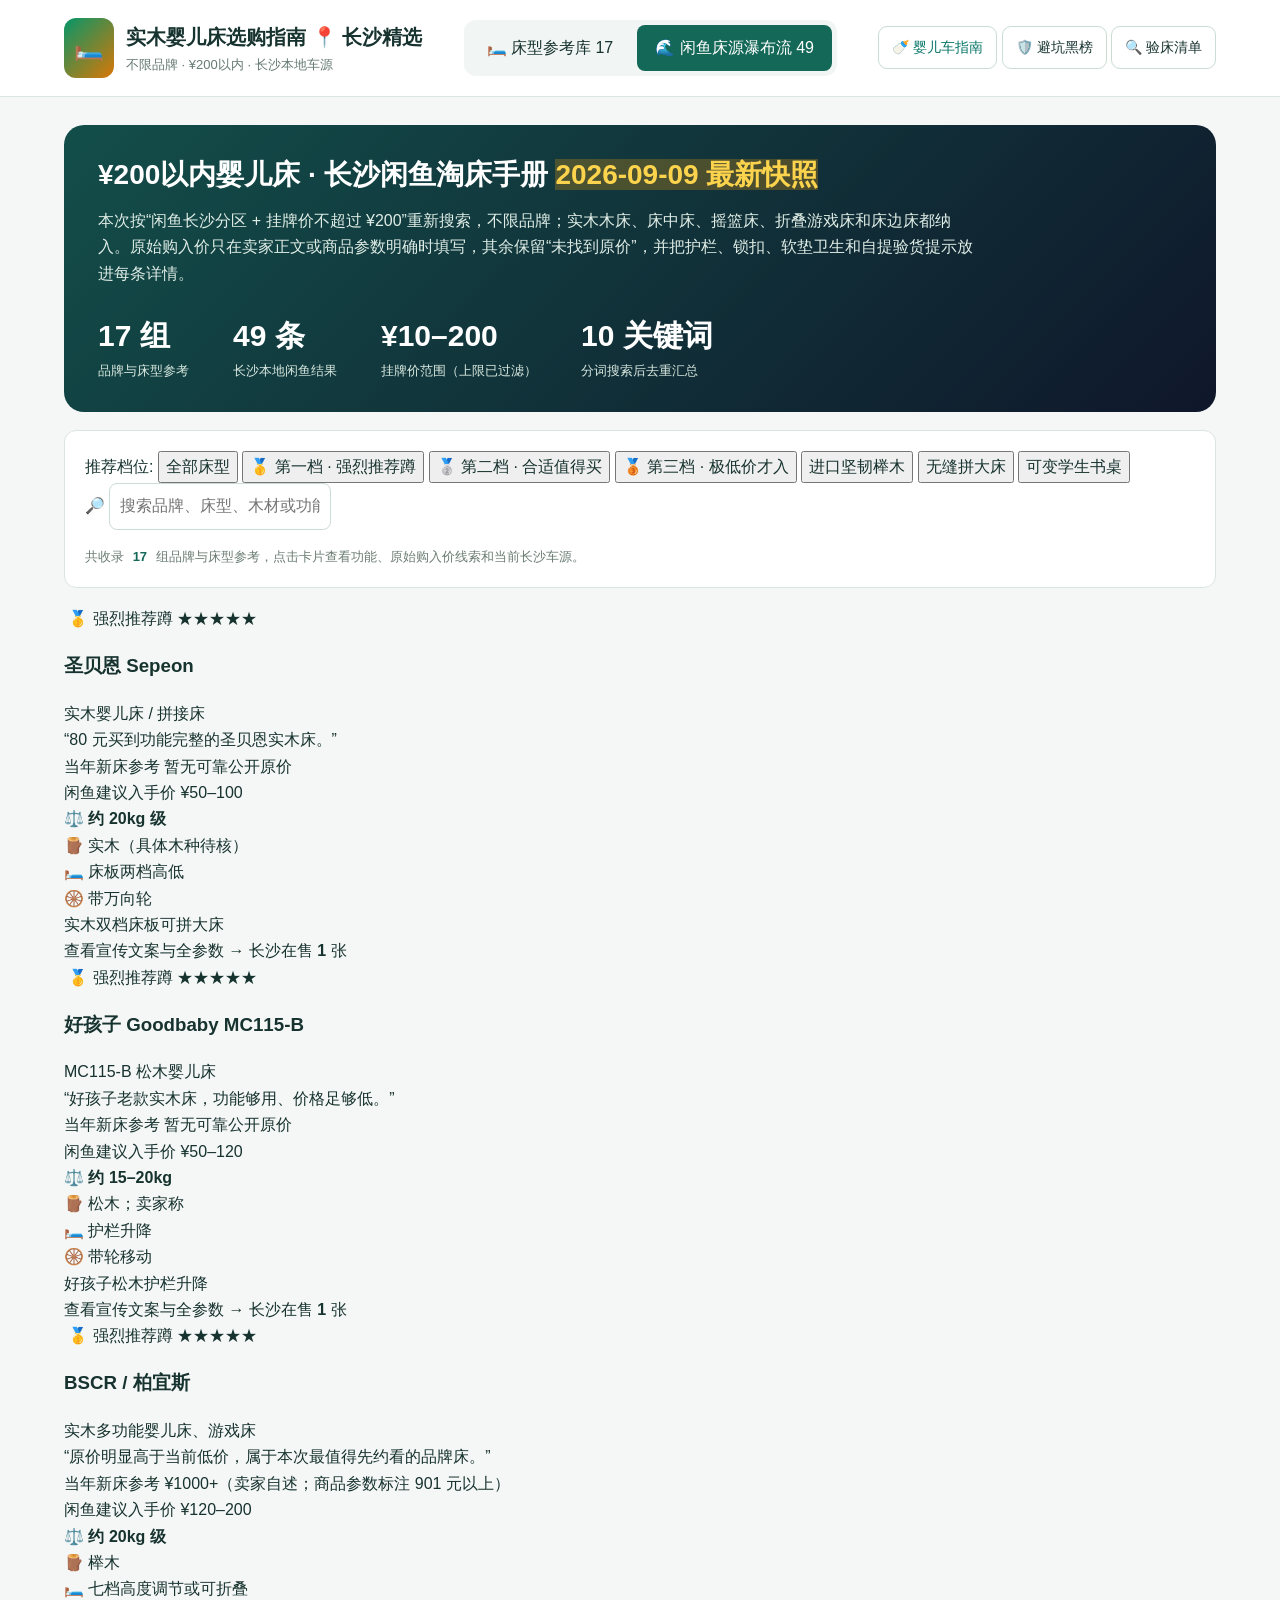
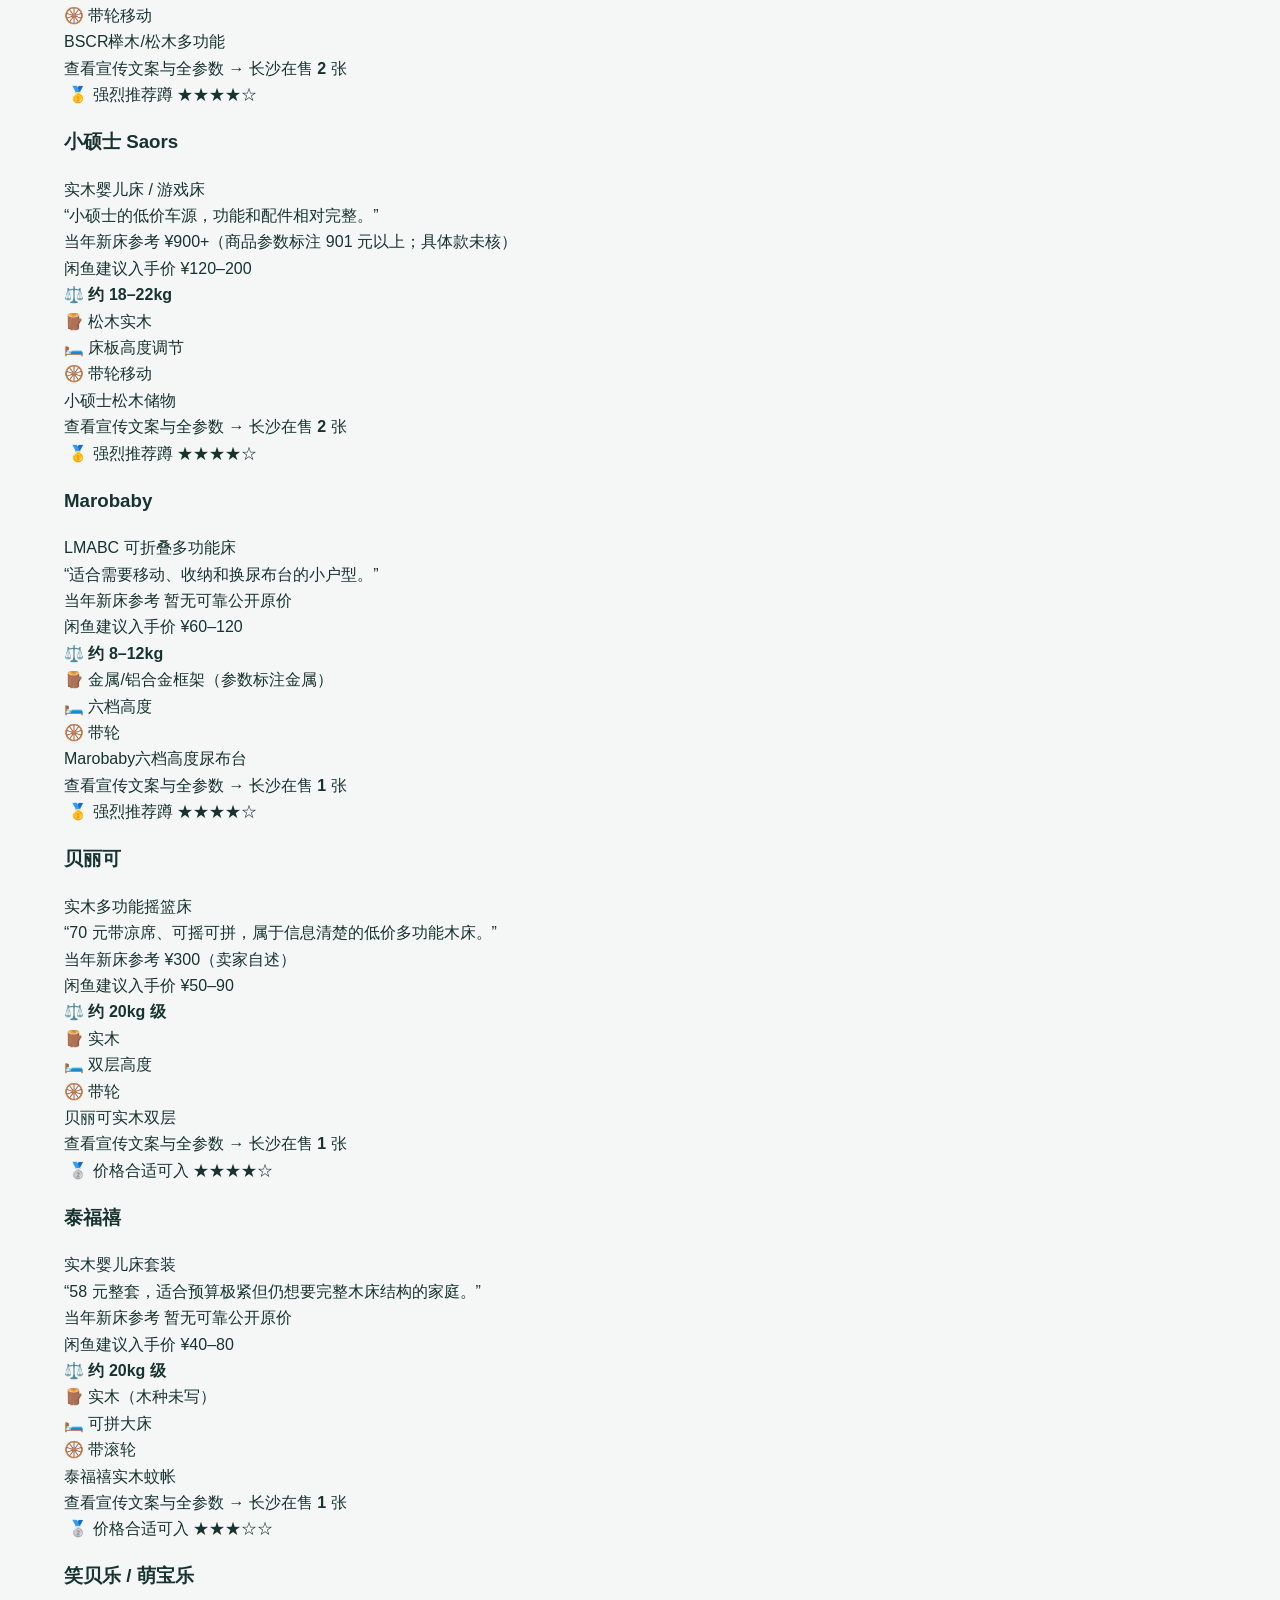
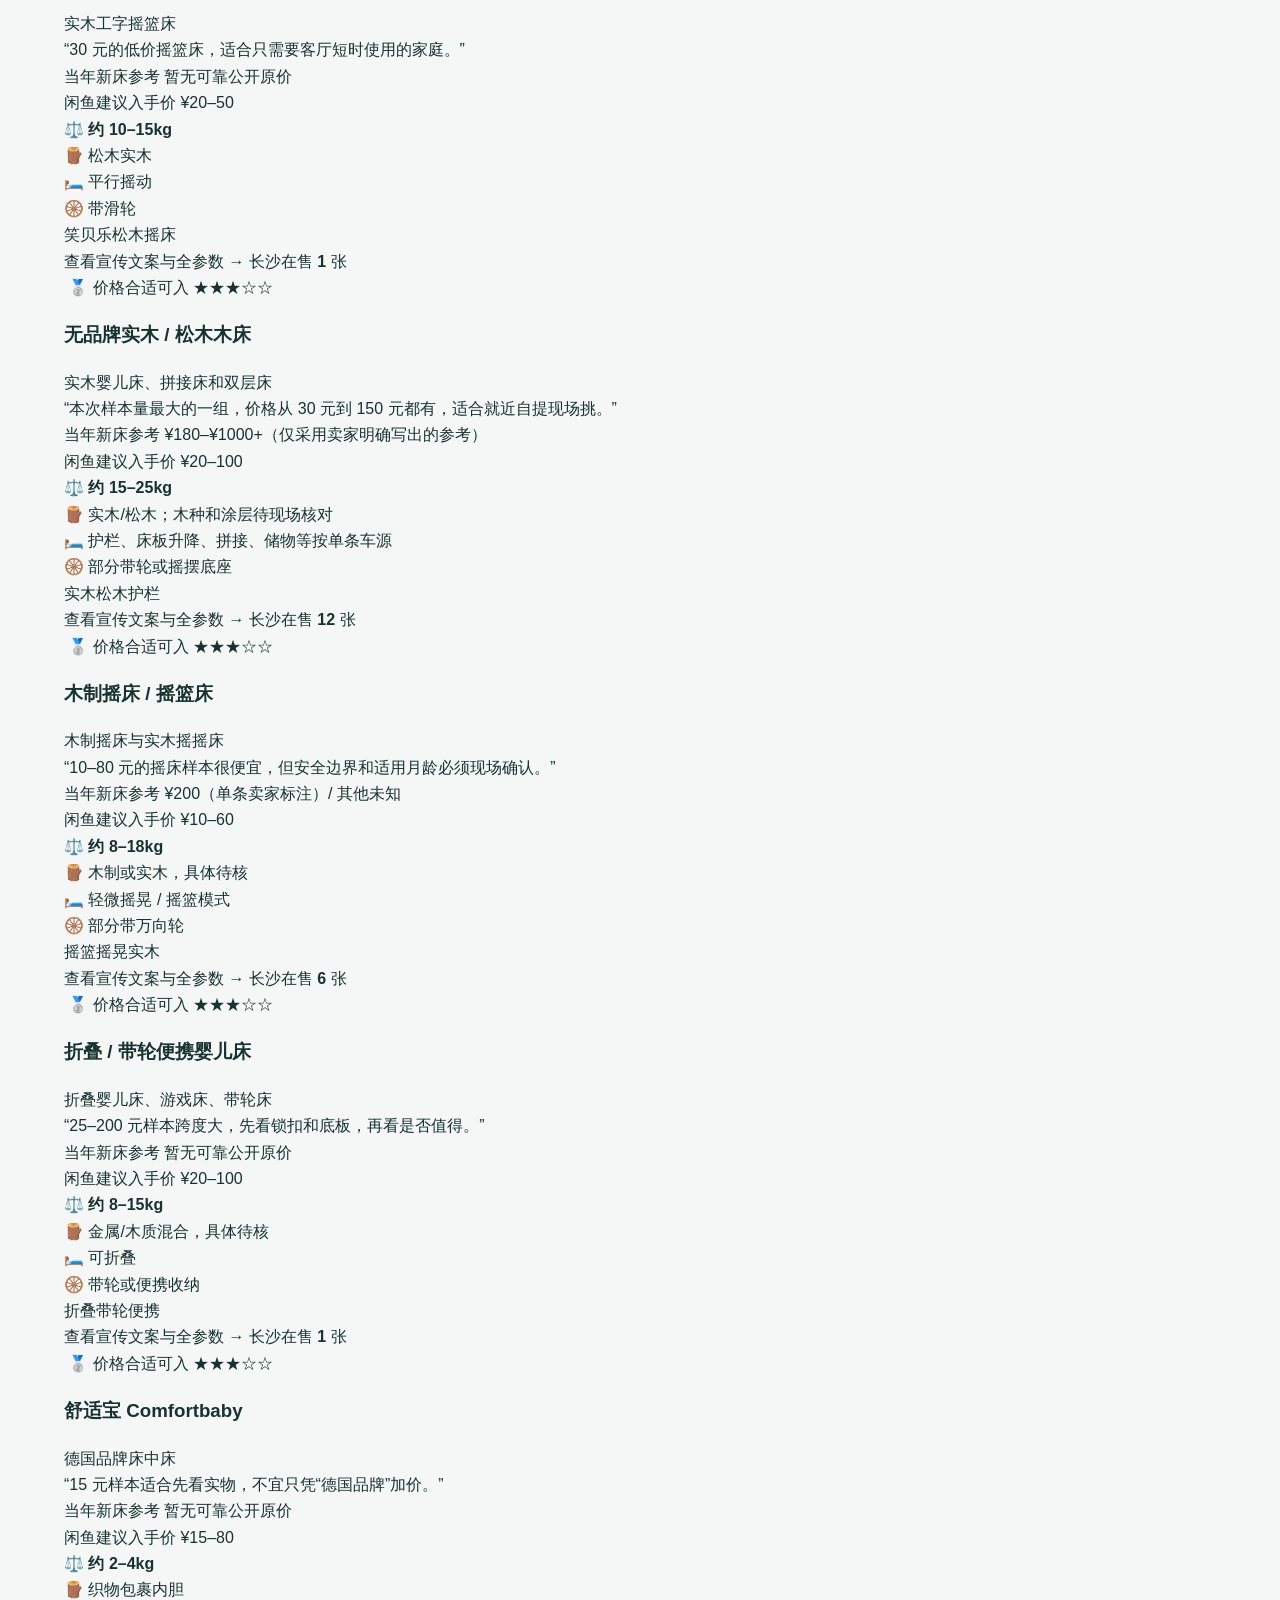
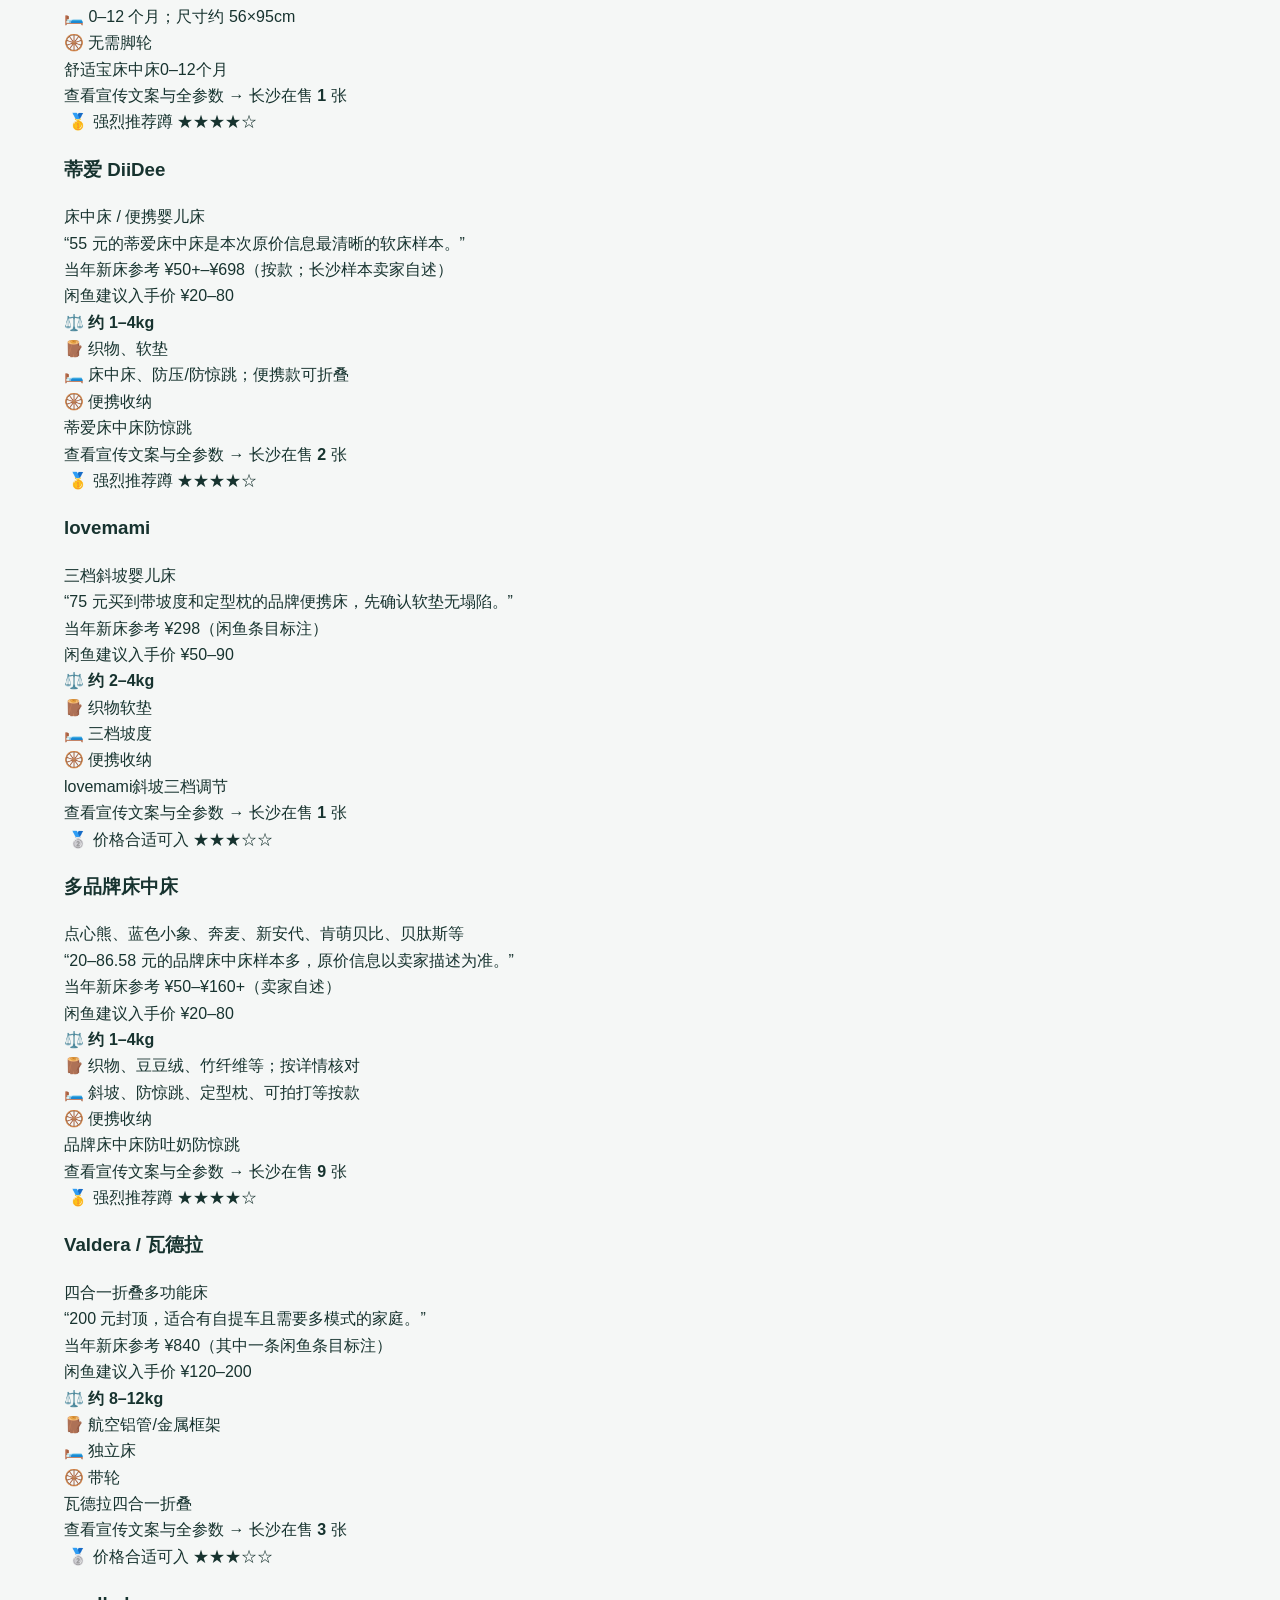
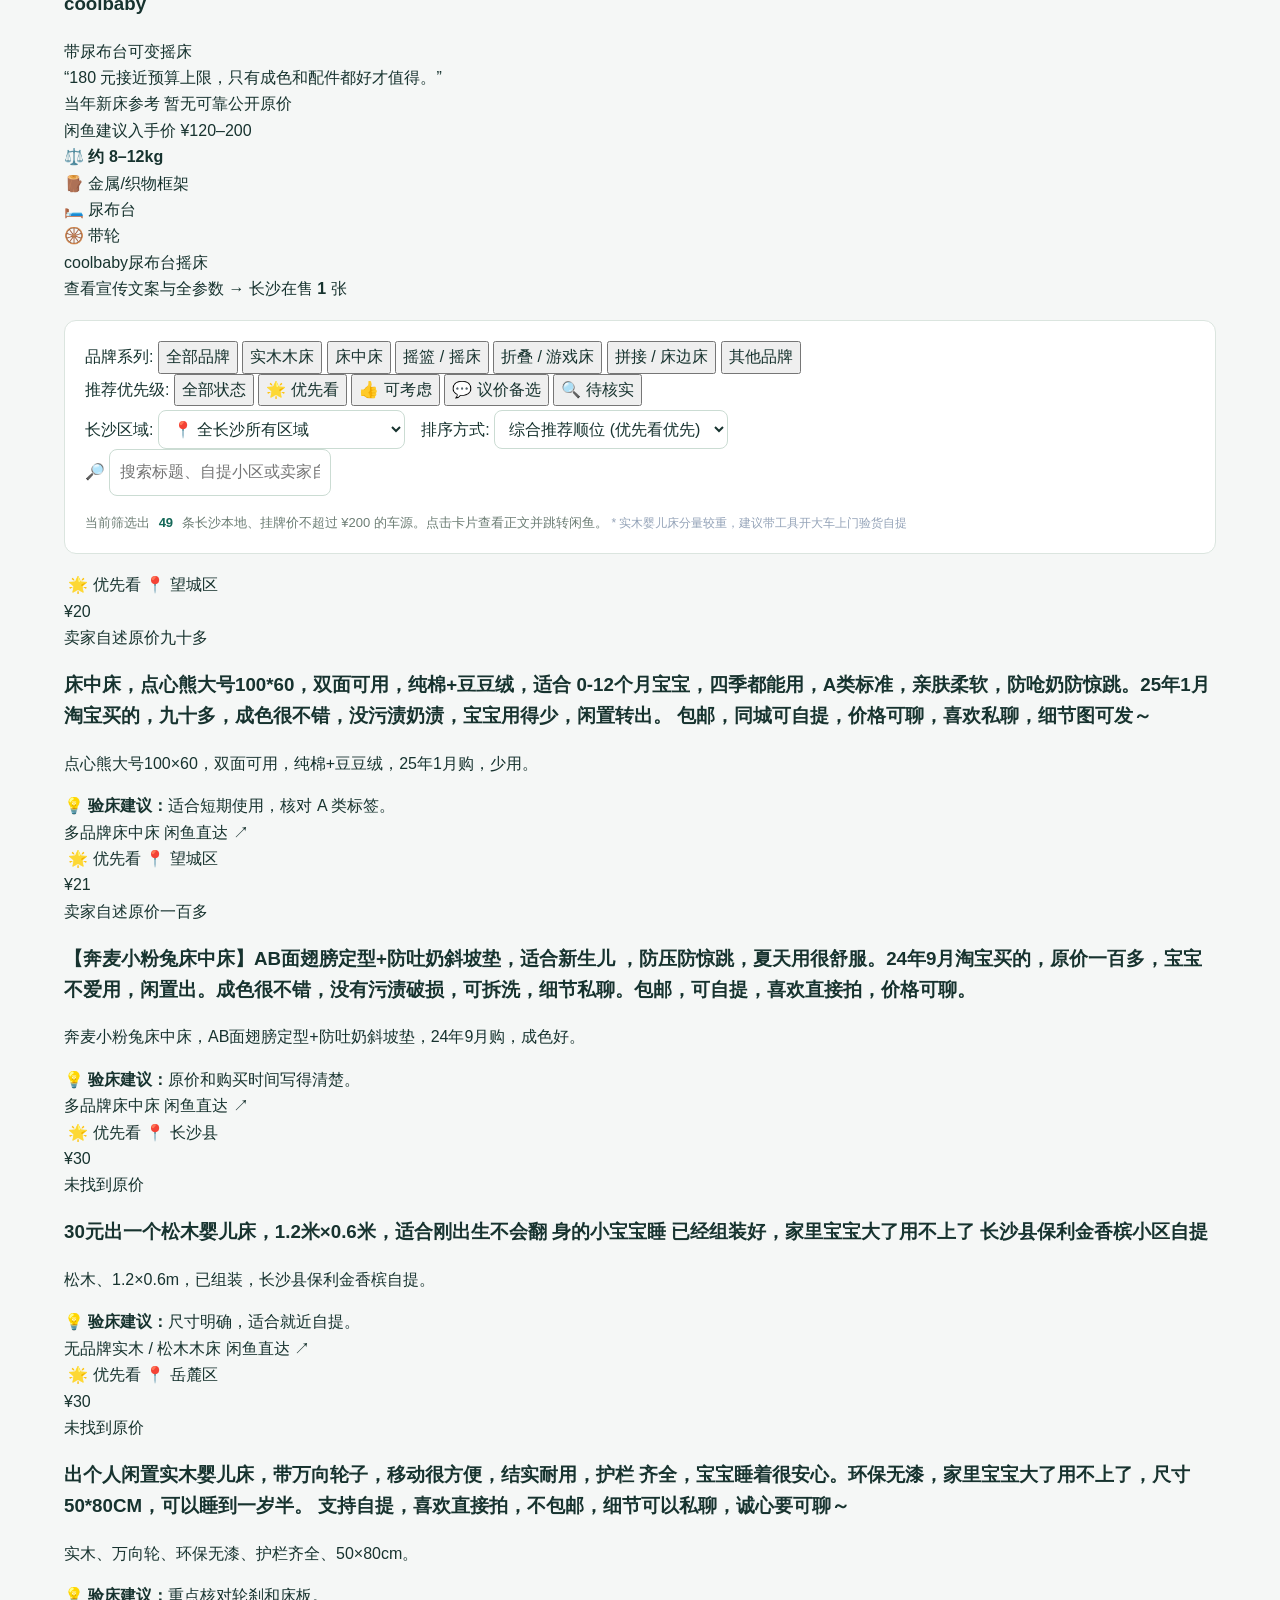
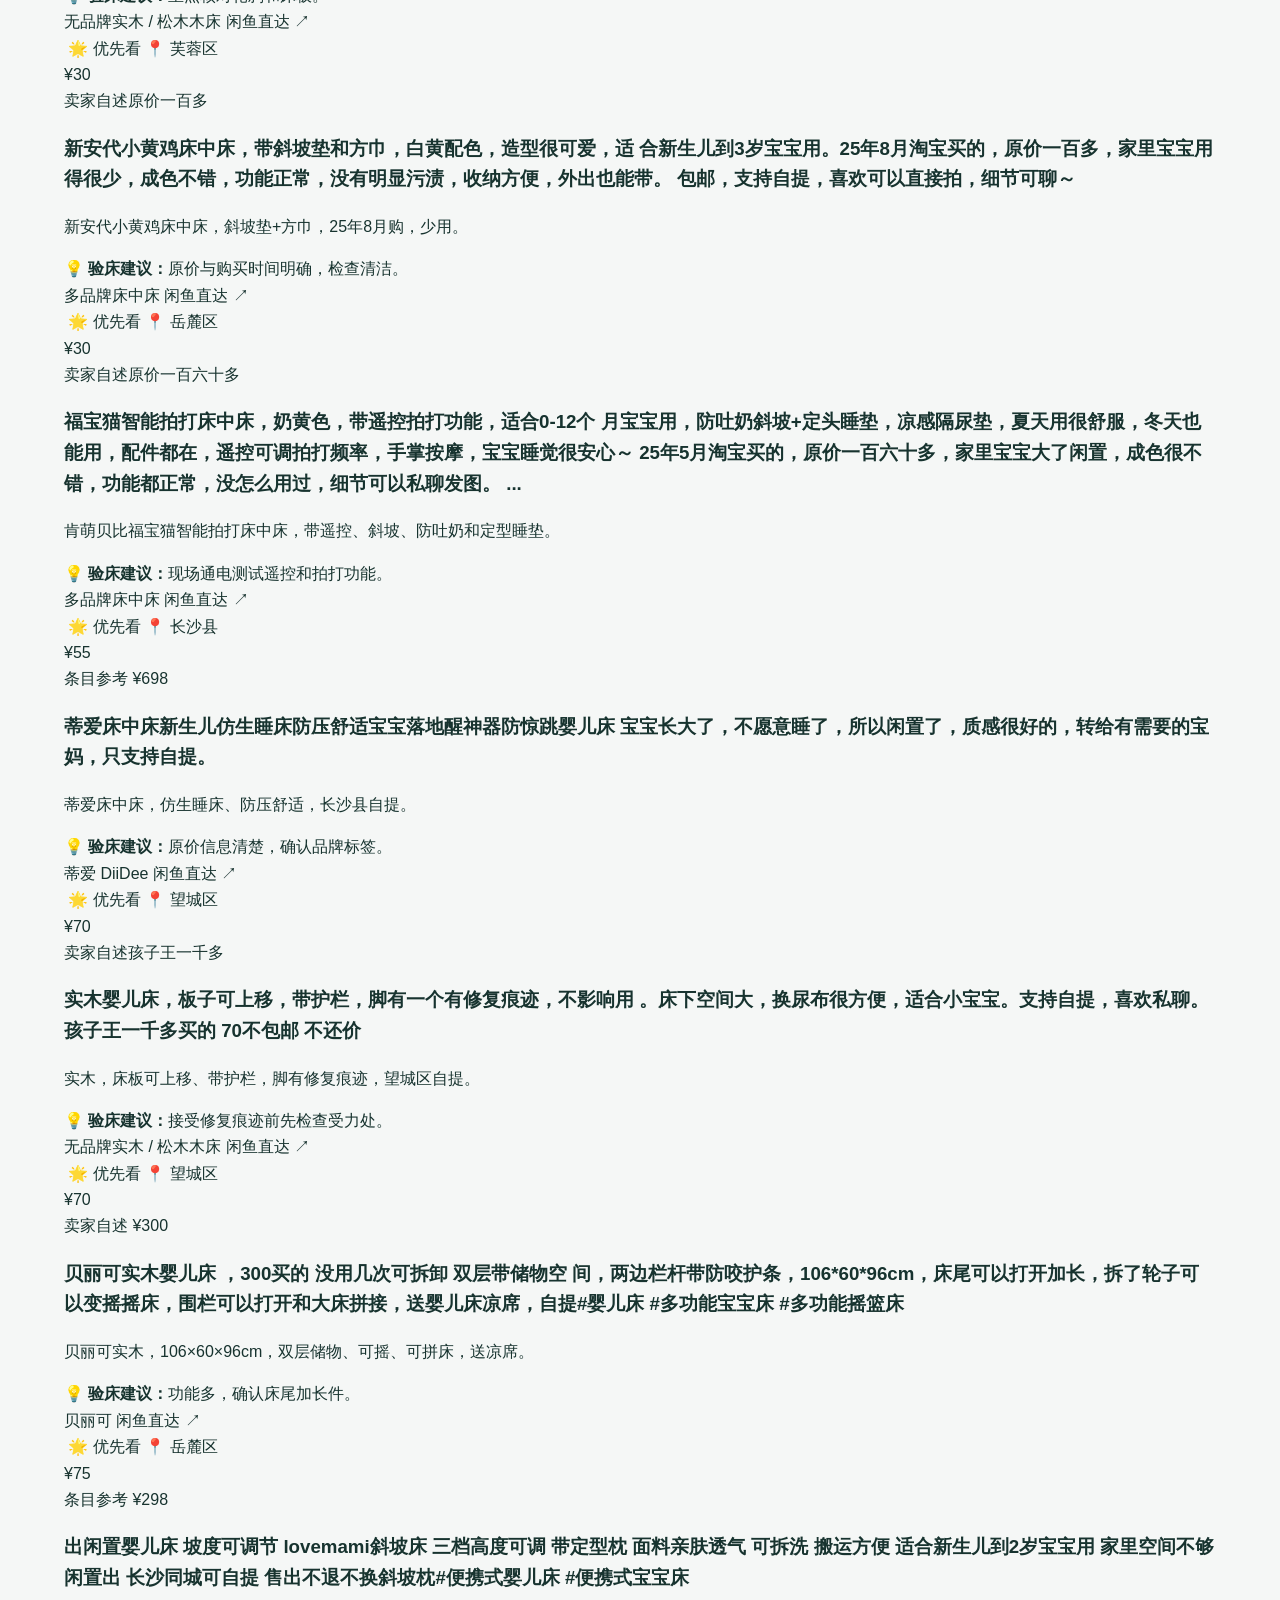
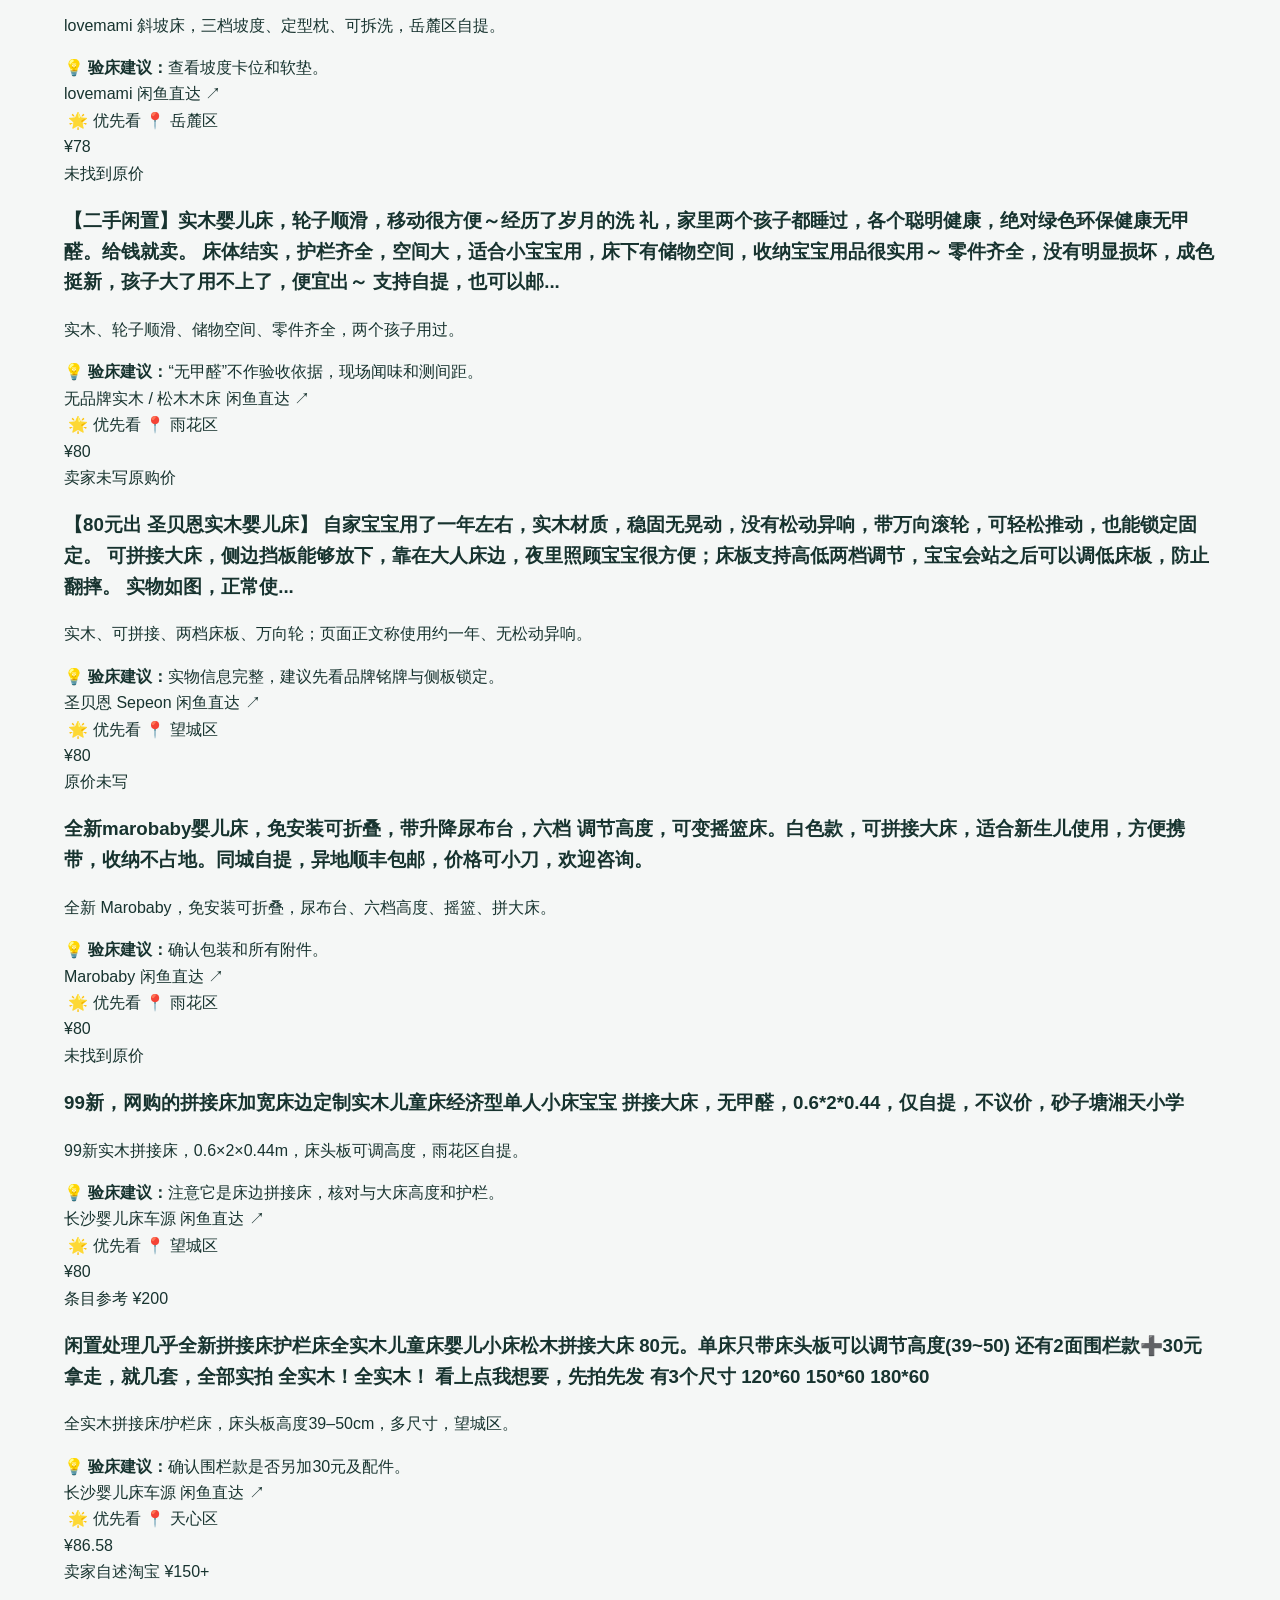
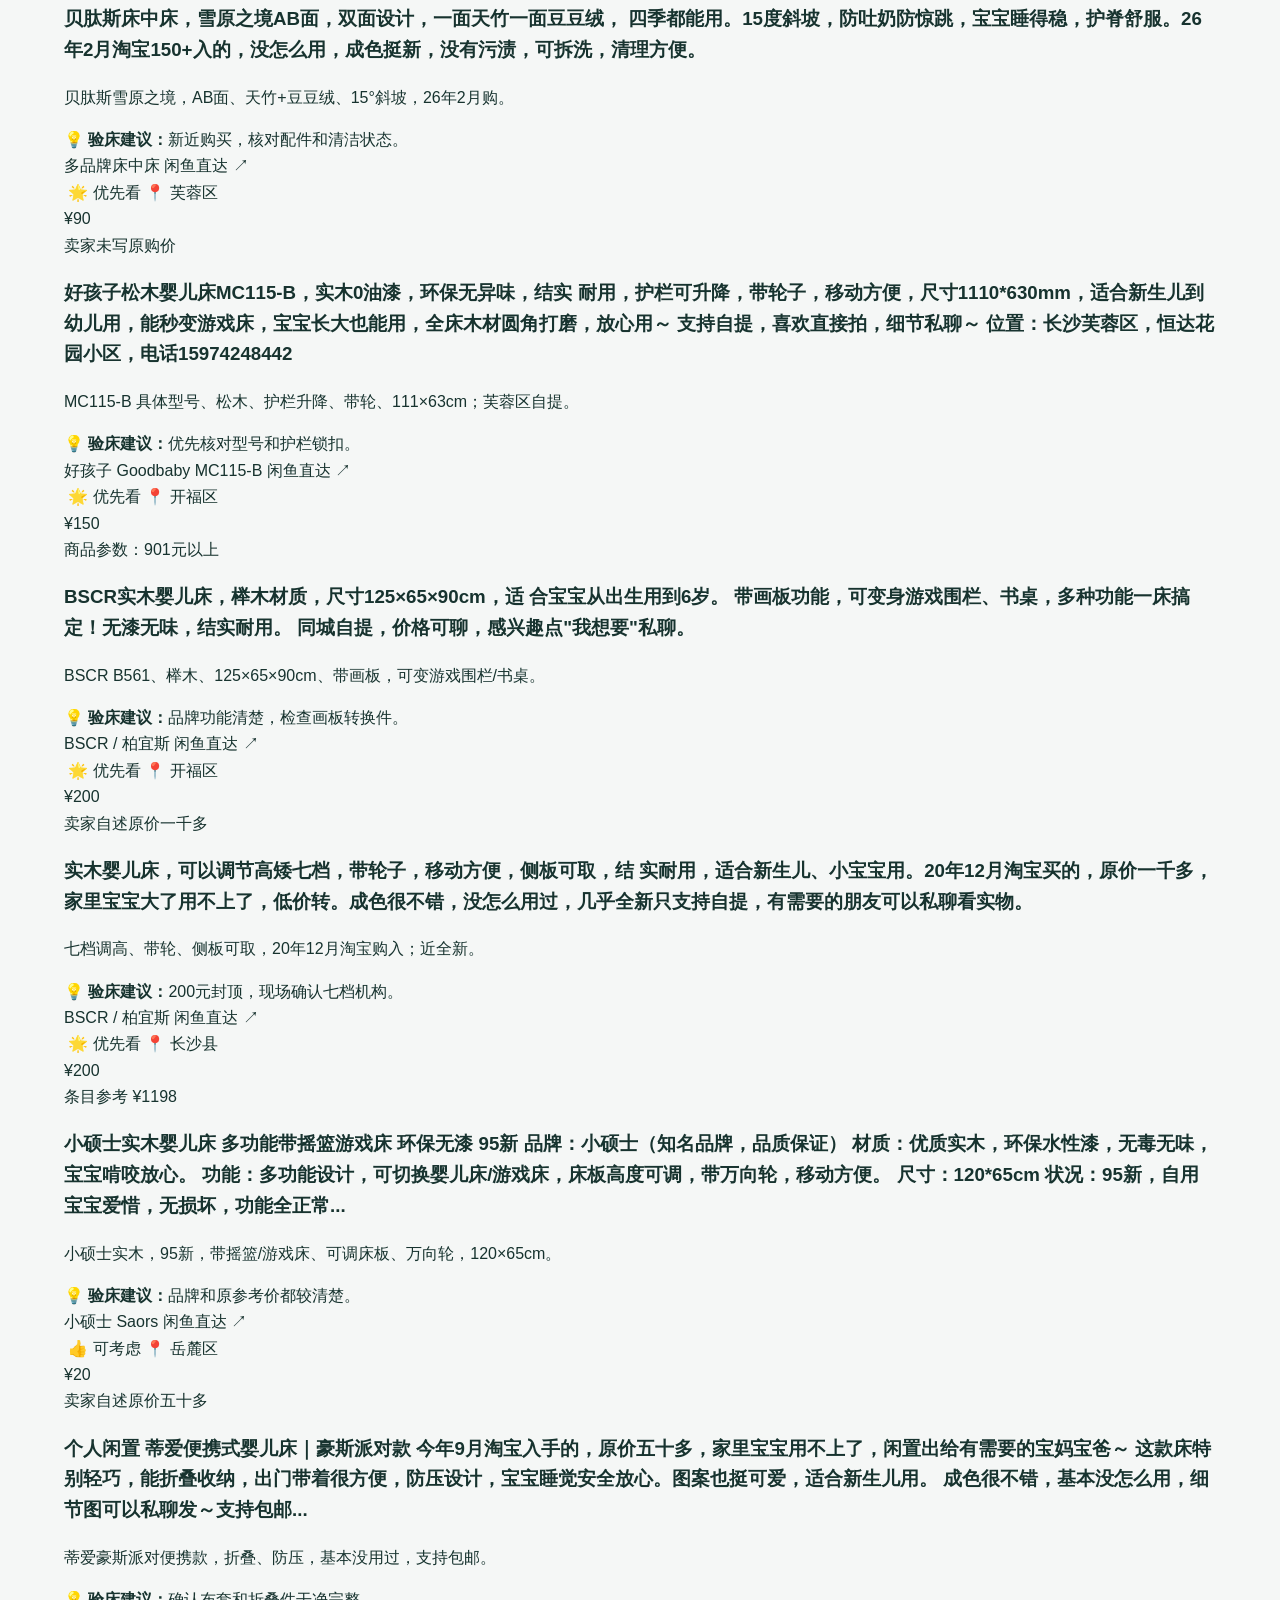
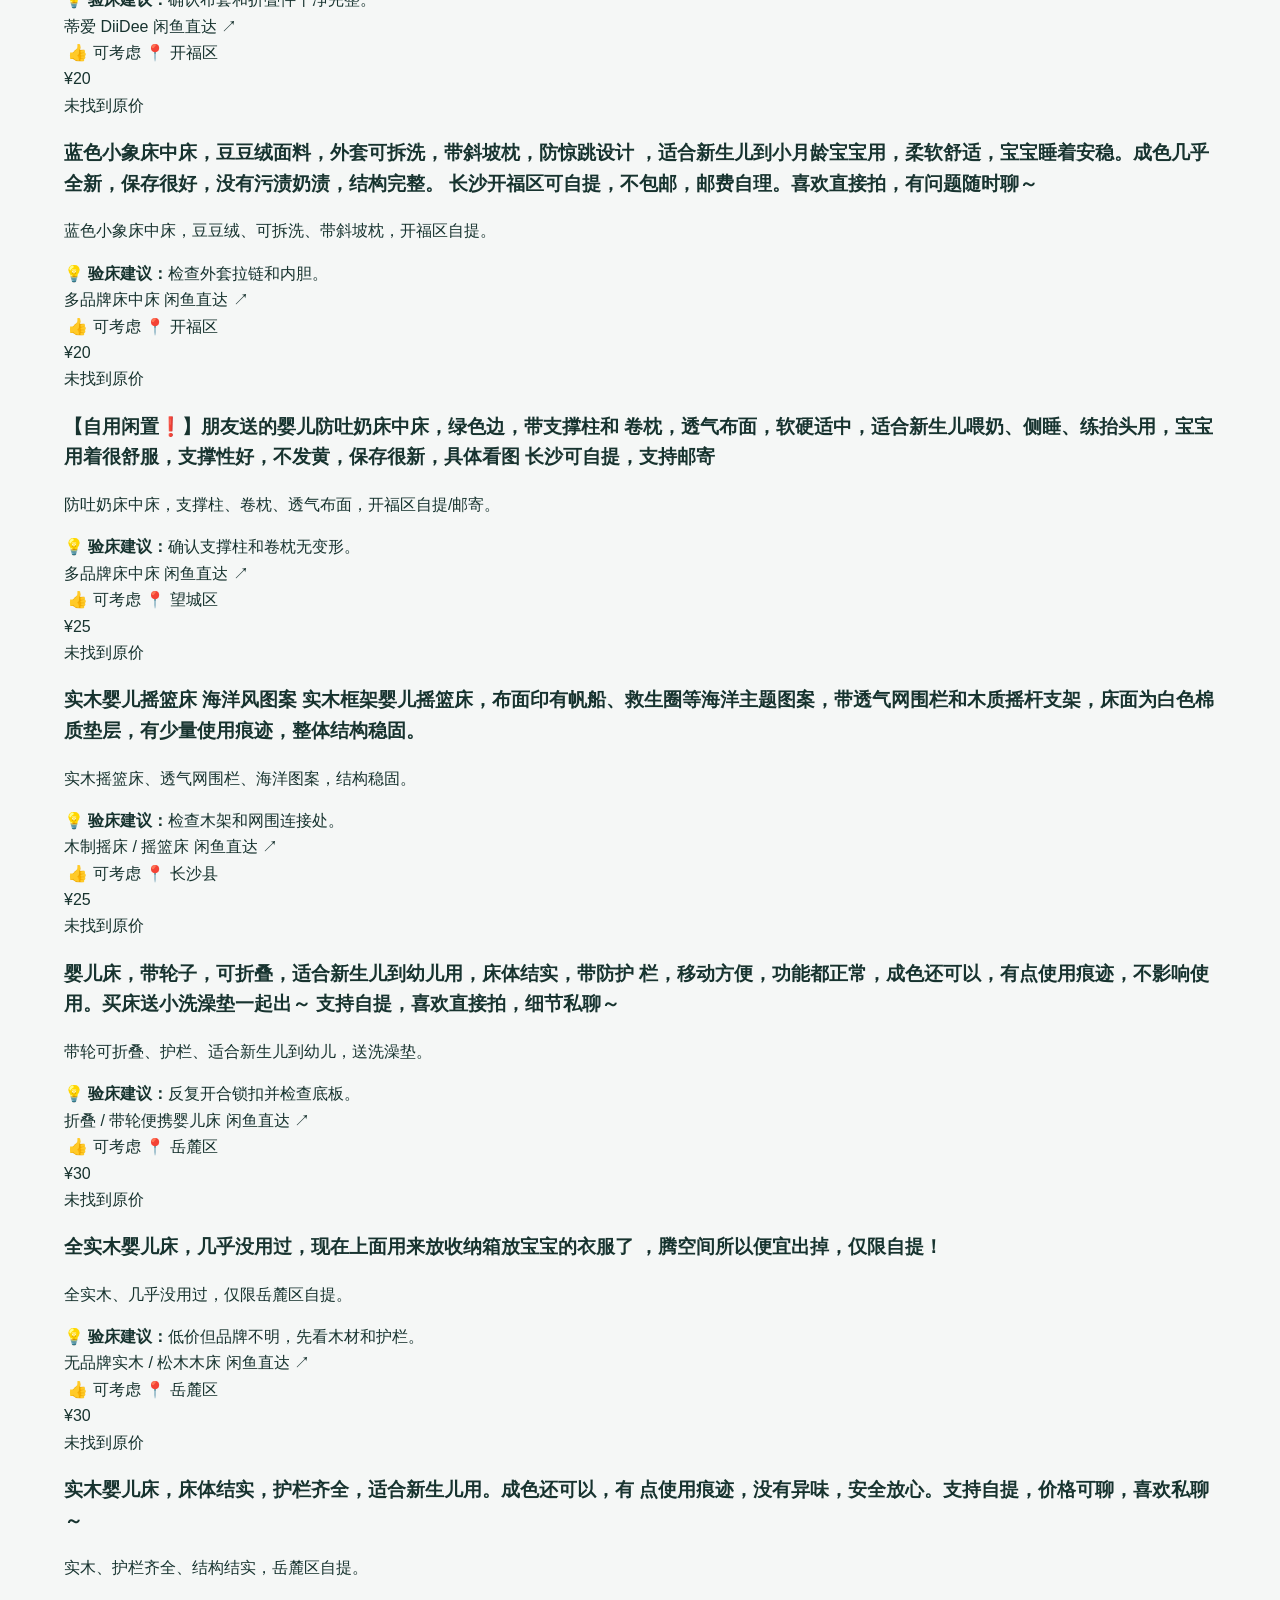
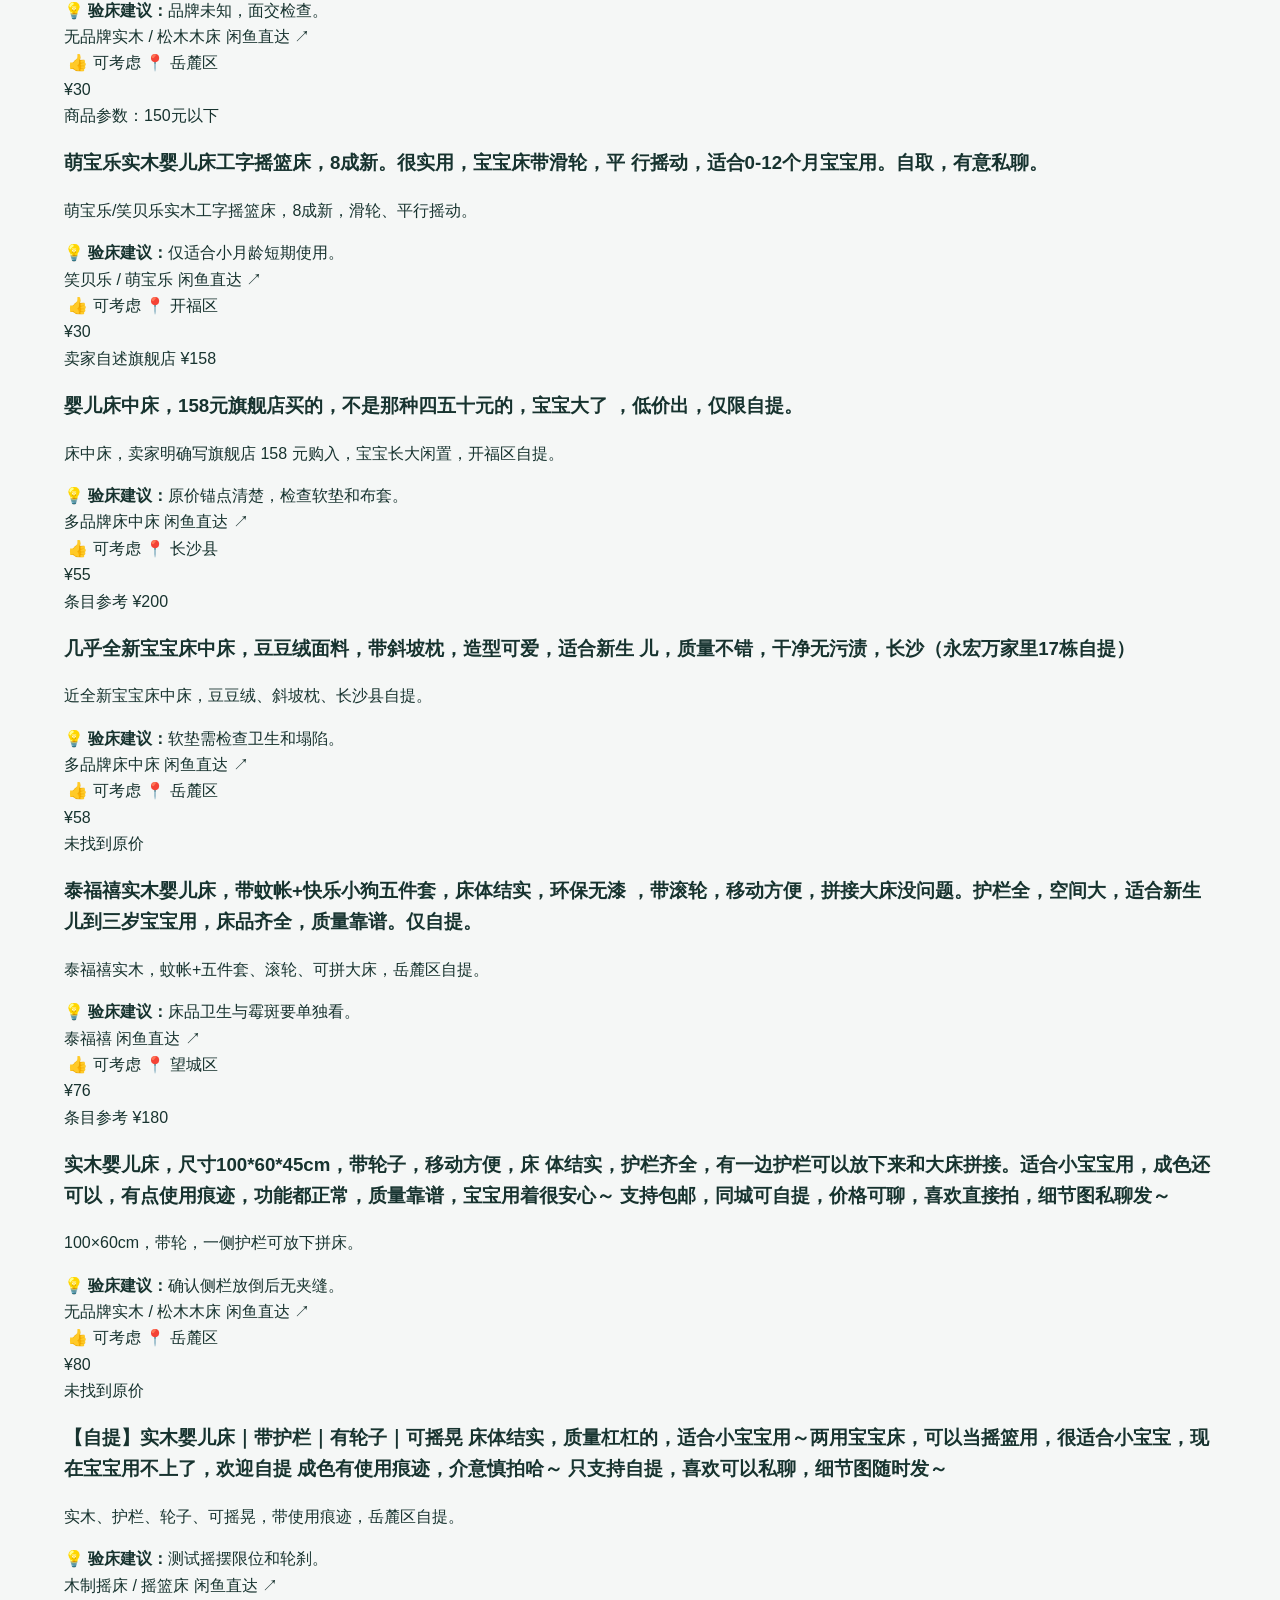
==== commit 90294a7b: "Refresh Changsha crib listings under 200 yuan" ====
--- a/crib/index.html
+++ b/crib/index.html
@@ -1,77 +1,219 @@
 <!DOCTYPE html>
 <html lang="zh-CN">
 <head>
-  <meta charset="UTF-8">
-  <meta name="viewport" content="width=device-width, initial-scale=1">
-  <title>长沙二手婴儿床 · 闲鱼床源与床型参考</title>
-  <meta name="description" content="先采集长沙闲鱼婴儿床，再按结构与材质汇总床型参考。不限品牌、价位或材质，每条记录保留来源和观察时间。">
-  <link rel="stylesheet" href="style.css">
-  <script defer src="data.js"></script>
-  <script defer src="app.js"></script>
+  <meta charset="UTF-8" />
+  <meta name="viewport" content="width=device-width, initial-scale=1.0" />
+  <title>¥200以内婴儿床选购指南 · 长沙闲鱼精选床源</title>
+  <meta name="description" content="不限品牌、挂牌价不超过¥200的长沙闲鱼二手婴儿床清单。收录实木床、床中床、摇篮床、折叠游戏床与床边拼接床，补充品牌、卖家原购价线索、实物描述和闲鱼购买入口。" />
+  <meta name="keywords" content="长沙闲鱼婴儿床,200元以内婴儿床,二手实木婴儿床,床中床,婴儿摇篮床,拼接床,婴儿床选购指南" />
+  <link rel="stylesheet" href="style.css" />
 </head>
 <body>
-  <header class="site-header"><div class="header-inner">
-    <div class="brand-group"><div class="brand-icon">🛏️</div><div class="brand-text">
-      <h1>长沙二手婴儿床</h1><p class="brand-subtitle">先看闲鱼实物，再整理床型</p>
-    </div></div>
-    <nav class="tabs-nav" aria-label="内容切换">
-      <button class="tab-btn active" data-tab="waterfall" aria-pressed="true">闲鱼床源</button>
-      <button class="tab-btn" data-tab="models" aria-pressed="false">床型参考库</button>
-    </nav>
-    <a class="btn-secondary" href="../stroller/">🍼 婴儿车指南</a>
-  </div></header>
+
+  <!-- 顶部导航栏 -->
+  <header class="site-header">
+    <div class="header-inner">
+      <div class="brand-group">
+        <div class="brand-icon" style="background: linear-gradient(135deg, #059669, #d97706);">🛏️</div>
+        <div class="brand-text">
+          <h1>实木婴儿床选购指南 <span class="badge-location">📍 长沙精选</span></h1>
+          <div class="brand-subtitle">
+            <span>不限品牌 · ¥200以内</span> · <span>长沙本地车源</span>
+          </div>
+        </div>
+      </div>
+
+      <!-- 双 Tab 切换控制器 -->
+      <nav class="tabs-nav" aria-label="页面模块切换">
+        <button class="tab-btn" data-tab="models" id="tab-models-nav">
+          <span>🛏️ 床型参考库</span>
+          <span class="tab-count" id="tab-count-models">17</span>
+        </button>
+        <button class="tab-btn active" data-tab="waterfall" id="tab-waterfall-nav">
+          <span>🌊 闲鱼床源瀑布流</span>
+          <span class="tab-count" id="tab-count-items">49</span>
+        </button>
+      </nav>
+
+      <!-- 辅助功能入口与 cross-navigation -->
+      <div class="header-actions">
+        <a class="btn-secondary" href="../stroller/" title="前往好孩子推车选购指南">
+          <span>🍼 婴儿车指南</span>
+        </a>
+        <button class="btn-secondary" id="btn-show-excluded" title="查看已主动排查排除的踩坑危险床源">
+          <span>🛡️ 避坑黑榜</span>
+        </button>
+        <button class="btn-secondary" id="btn-show-checklist" title="查看实木婴儿床实地面交验床口诀">
+          <span>🔍 验床清单</span>
+        </button>
+      </div>
+    </div>
+  </header>
+
+  <!-- 主体内容区 -->
   <main class="main-container">
-    <section class="hero-banner"><div class="hero-content">
-      <h2>从长沙实际床源出发，找到适合家里的床</h2>
-      <p class="hero-desc">不预设品牌榜单，不以原价或材质划定门槛。木床、金属框架床、布网折叠床及其他结构都可记录；先核对商品，再比较尺寸、功能、配件和提货条件。</p>
-      <div class="hero-stats">
-        <div class="stat-item"><div class="stat-val" id="items-total">0</div><div class="stat-lbl">已核验商品记录</div></div>
-        <div class="stat-item"><div class="stat-val" id="types-total">0</div><div class="stat-lbl">由样本汇总的床型</div></div>
-        <div class="stat-item"><div class="stat-val small-stat" id="last-checked">尚未完成</div><div class="stat-lbl">最近完成采集</div></div>
-      </div>
-    </div></section>
-    <aside class="collection-notice" id="collection-status" role="status">床源正在重新核验，尚未完成新的闲鱼采集。</aside>
-    <details class="method"><summary>采集与比较方法</summary>
-      <ol>
-        <li>在闲鱼搜索“长沙 婴儿床”，再补搜拼接床、折叠床、游戏床等词；不预先限定品牌或材质。</li>
-        <li>进入商品详情，核对标题、链接、图片和区域是否属于同一商品；记录观察时间、挂牌价及待确认信息。</li>
-        <li>按商品 ID 去重，区分整床与配件、出租、求购等信息。材质和尺寸不明确时保留“待核实”。</li>
-        <li>从已核验商品按床型与材质汇总参考库，保留每个样本链接。卖家描述不等于已验证的参数或安全结论。</li>
-      </ol>
-      <p>面交前核对说明书、适用条件、配件清单与实际尺寸；现场检查结构、锁扣和破损情况。能否拼接、转换或用于睡眠，需要对应产品资料确认。</p>
-      <a href="https://www.goofish.com/" target="_blank" rel="noopener noreferrer">打开闲鱼搜索 ↗</a>
-    </details>
-    <section id="waterfall-panel" aria-label="闲鱼床源">
+
+    <!-- 顶部概览数据横幅 -->
+    <section class="hero-banner" style="background: linear-gradient(135deg, #134e4a 0%, #0f172a 100%);">
+      <div class="hero-content">
+        <h2>
+          <span>¥200以内婴儿床 · 长沙闲鱼淘床手册</span>
+          <span class="hero-tag" style="background: rgba(245, 158, 11, 0.25); color: #fcd34d; border-color: rgba(252, 211, 77, 0.4);">2026-09-09 最新快照</span>
+        </h2>
+        <p class="hero-desc">
+          本次按“闲鱼长沙分区 + 挂牌价不超过 ¥200”重新搜索，不限品牌；实木木床、床中床、摇篮床、折叠游戏床和床边床都纳入。原始购入价只在卖家正文或商品参数明确时填写，其余保留“未找到原价”，并把护栏、锁扣、软垫卫生和自提验货提示放进每条详情。
+        </p>
+        <div class="hero-stats">
+          <div class="stat-item">
+            <div class="stat-val"><span id="stat-models-count">17</span> 组</div>
+            <div class="stat-lbl">品牌与床型参考</div>
+          </div>
+          <div class="stat-item">
+            <div class="stat-val"><span id="stat-items-count">49</span> 条</div>
+            <div class="stat-lbl">长沙本地闲鱼结果</div>
+          </div>
+          <div class="stat-item">
+            <div class="stat-val">¥10–200</div>
+            <div class="stat-lbl">挂牌价范围（上限已过滤）</div>
+          </div>
+          <div class="stat-item">
+            <div class="stat-val">10 关键词</div>
+            <div class="stat-lbl">分词搜索后去重汇总</div>
+          </div>
+        </div>
+      </div>
+    </section>
+
+    <!-- ====================================================================
+         Tab 1: 床型参考库
+         ==================================================================== -->
+    <section id="tab-pane-models" class="tab-pane">
+      <!-- 控制栏 -->
       <div class="controls-bar">
-        <div class="crib-filters">
-          <label>搜索<input id="item-search" type="search" placeholder="标题、材质、品牌或描述"></label>
-          <label>床型<select id="type-filter"><option value="">不限床型</option></select></label>
-          <label>材质<select id="material-filter"><option value="">不限材质</option></select></label>
-          <label>区域<select id="district-filter"><option value="">不限区域</option></select></label>
-          <label>状态<select id="status-filter"><option value="observed">采集时可见</option><option value="">全部记录</option><option value="unavailable">已失效</option></select></label>
-          <label>排序<select id="sort-filter"><option value="recent">最近观察</option><option value="price-asc">挂牌价从低到高</option><option value="price-desc">挂牌价从高到低</option></select></label>
-          <button id="reset-filters" class="btn-secondary">重置筛选</button>
-        </div>
-        <p class="results-summary" aria-live="polite">筛选结果：<strong id="result-count">0</strong> 条。挂牌价和状态以原商品页面为准。</p>
-      </div>
-      <div id="listings" class="crib-grid"></div>
+        <div class="filters-row">
+          <div class="filter-group" id="models-filter-chips">
+            <span class="filter-label">推荐档位:</span>
+            <button class="filter-chip active" data-tier="all">全部床型</button>
+            <button class="filter-chip" data-tier="tier1">🥇 第一档 · 强烈推荐蹲</button>
+            <button class="filter-chip" data-tier="tier2">🥈 第二档 · 合适值得买</button>
+            <button class="filter-chip" data-tier="tier3">🥉 第三档 · 极低价才入</button>
+            <button class="filter-chip" data-tier="beech">进口坚韧榉木</button>
+            <button class="filter-chip" data-tier="join">无缝拼大床</button>
+            <button class="filter-chip" data-tier="desk">可变学生书桌</button>
+          </div>
+
+          <div class="search-sort-group">
+            <div class="search-box">
+              <span class="search-icon">🔎</span>
+              <input type="text" id="model-search-input" placeholder="搜索品牌、床型、木材或功能（如 好孩子、床中床、摇篮）..." />
+            </div>
+          </div>
+        </div>
+
+        <div class="results-summary">
+          <span>共收录 <strong id="models-count-display">17</strong> 组品牌与床型参考，点击卡片查看功能、原始购入价线索和当前长沙车源。</span>
+        </div>
+      </div>
+
+      <!-- 床型卡片网格 -->
+      <div class="models-grid" id="models-grid-container">
+        <!-- 由 app.js 动态渲染 -->
+      </div>
     </section>
-    <section id="models-panel" aria-label="床型参考库" hidden>
+
+    <!-- ====================================================================
+         Tab 2: 闲鱼床源瀑布流
+         ==================================================================== -->
+    <section id="tab-pane-waterfall" class="tab-pane active">
+      <!-- 控制栏 -->
       <div class="controls-bar">
-        <label class="reference-search">搜索床型或材质<input id="reference-search" type="search" placeholder="按实际采集的结构、材质检索"></label>
-        <p class="results-summary" aria-live="polite">共 <strong id="reference-count">0</strong> 类。参考库仅由已核验且未标记失效的商品汇总，挂牌范围不代表合理成交价。</p>
-      </div>
-      <div id="references" class="crib-grid"></div>
+        <div class="filters-row">
+          <div class="filter-group" id="waterfall-model-chips">
+            <span class="filter-label">品牌系列:</span>
+            <button class="filter-chip active" data-model="all">全部品牌</button>
+            <button class="filter-chip" data-model="wood">实木木床</button>
+            <button class="filter-chip" data-model="bedinbed">床中床</button>
+            <button class="filter-chip" data-model="rocking">摇篮 / 摇床</button>
+            <button class="filter-chip" data-model="folding">折叠 / 游戏床</button>
+            <button class="filter-chip" data-model="join">拼接 / 床边床</button>
+            <button class="filter-chip" data-model="other">其他品牌</button>
+          </div>
+
+          <div class="filter-group" id="waterfall-status-chips">
+            <span class="filter-label">推荐优先级:</span>
+            <button class="filter-chip active" data-status="all">全部状态</button>
+            <button class="filter-chip" data-status="优先看">🌟 优先看</button>
+            <button class="filter-chip" data-status="可考虑">👍 可考虑</button>
+            <button class="filter-chip" data-status="议价备选">💬 议价备选</button>
+            <button class="filter-chip" data-status="待核实">🔍 待核实</button>
+          </div>
+        </div>
+
+        <div class="filters-row" style="margin-top: 0.25rem;">
+          <div class="filter-group">
+            <span class="filter-label">长沙区域:</span>
+            <select class="sort-select" id="district-select">
+              <option value="all">📍 全长沙所有区域</option>
+              <option value="雨花区">雨花区 (喜盈门 / 高铁新城)</option>
+              <option value="岳麓区">岳麓区 (梅溪湖 / 洋湖 / 麓谷)</option>
+              <option value="天心区">天心区 (九峰 / 友谊路 / 暮云)</option>
+              <option value="开福区">开福区 (北辰三角洲 / 四方坪)</option>
+              <option value="望城区">望城区 (月亮岛 / 金星北)</option>
+              <option value="芙蓉区">芙蓉区 (五一广场 / 浏正街)</option>
+            </select>
+
+            <span class="filter-label" style="margin-left: 0.75rem;">排序方式:</span>
+            <select class="sort-select" id="sort-select">
+              <option value="default">综合推荐顺位 (优先看优先)</option>
+              <option value="price-asc">挂牌价格：由低到高 (捡漏)</option>
+              <option value="price-desc">挂牌价格：由高到低</option>
+            </select>
+          </div>
+
+          <div class="search-box" style="max-width: 320px;">
+            <span class="search-icon">🔎</span>
+            <input type="text" id="item-search-input" placeholder="搜索标题、自提小区或卖家自述..." />
+          </div>
+        </div>
+
+        <div class="results-summary">
+          <span>当前筛选出 <strong id="waterfall-count-display">49</strong> 条长沙本地、挂牌价不超过 ¥200 的车源。点击卡片查看正文并跳转闲鱼。</span>
+          <span style="font-size: 0.75rem; color: #94a3b8;">* 实木婴儿床分量较重，建议带工具开大车上门验货自提</span>
+        </div>
+      </div>
+
+      <!-- 瀑布流容器 (小屏自动 2 列，信息密度倍增) -->
+      <div class="waterfall-container" id="waterfall-container">
+        <!-- 由 app.js 动态渲染 -->
+      </div>
     </section>
-    <noscript><p class="empty-state">商品筛选需要启用 JavaScript。目前尚未完成新的床源采集。</p></noscript>
+
   </main>
-  <dialog id="detail-dialog" aria-labelledby="detail-title">
-    <div class="detail-header"><h2 id="detail-title"></h2><button id="close-detail" class="btn-secondary" aria-label="关闭商品详情">关闭</button></div>
-    <div id="detail-body"></div>
-  </dialog>
-  <footer class="site-footer"><div class="footer-inner">
-    <p>长沙二手婴儿床 · 独立整理，非闲鱼或品牌官方站点。</p>
-    <p>记录为人工观察快照，不自动同步库存；缺图不使用其他商品或品牌图替代。</p>
-  </div></footer>
+
+  <!-- 全局模态弹窗容器 -->
+  <div class="modal-overlay" id="generic-modal-overlay">
+    <div id="modal-container">
+      <!-- 动态注入弹窗内容 -->
+    </div>
+  </div>
+
+  <!-- 页脚说明 -->
+  <footer class="site-footer">
+    <div class="footer-inner">
+      <p>
+        <strong>¥200以内婴儿床（长沙选购手册）</strong> · 独立非官方母婴消费者选购指南
+      </p>
+      <p>
+        数据快照：2026年9月9日。以长沙分区、挂牌价≤¥200的闲鱼公开搜索结果为基础；品牌与原购价只在条目正文/参数明确时记录，库存和价格以闲鱼页面为准。本站点非品牌官网、非闲鱼官方。
+      </p>
+      <p>
+        安全至上：婴儿床事关婴幼儿睡眠与骨骼安全，强烈建议对照《现场验床清单》测试床板承重、排查油漆气味与栅栏防卡间距后再付款提货。
+      </p>
+    </div>
+  </footer>
+
+  <!-- 数据与脚本引入 -->
+  <script src="data.js"></script>
+  <script src="app.js"></script>
 </body>
 </html>
